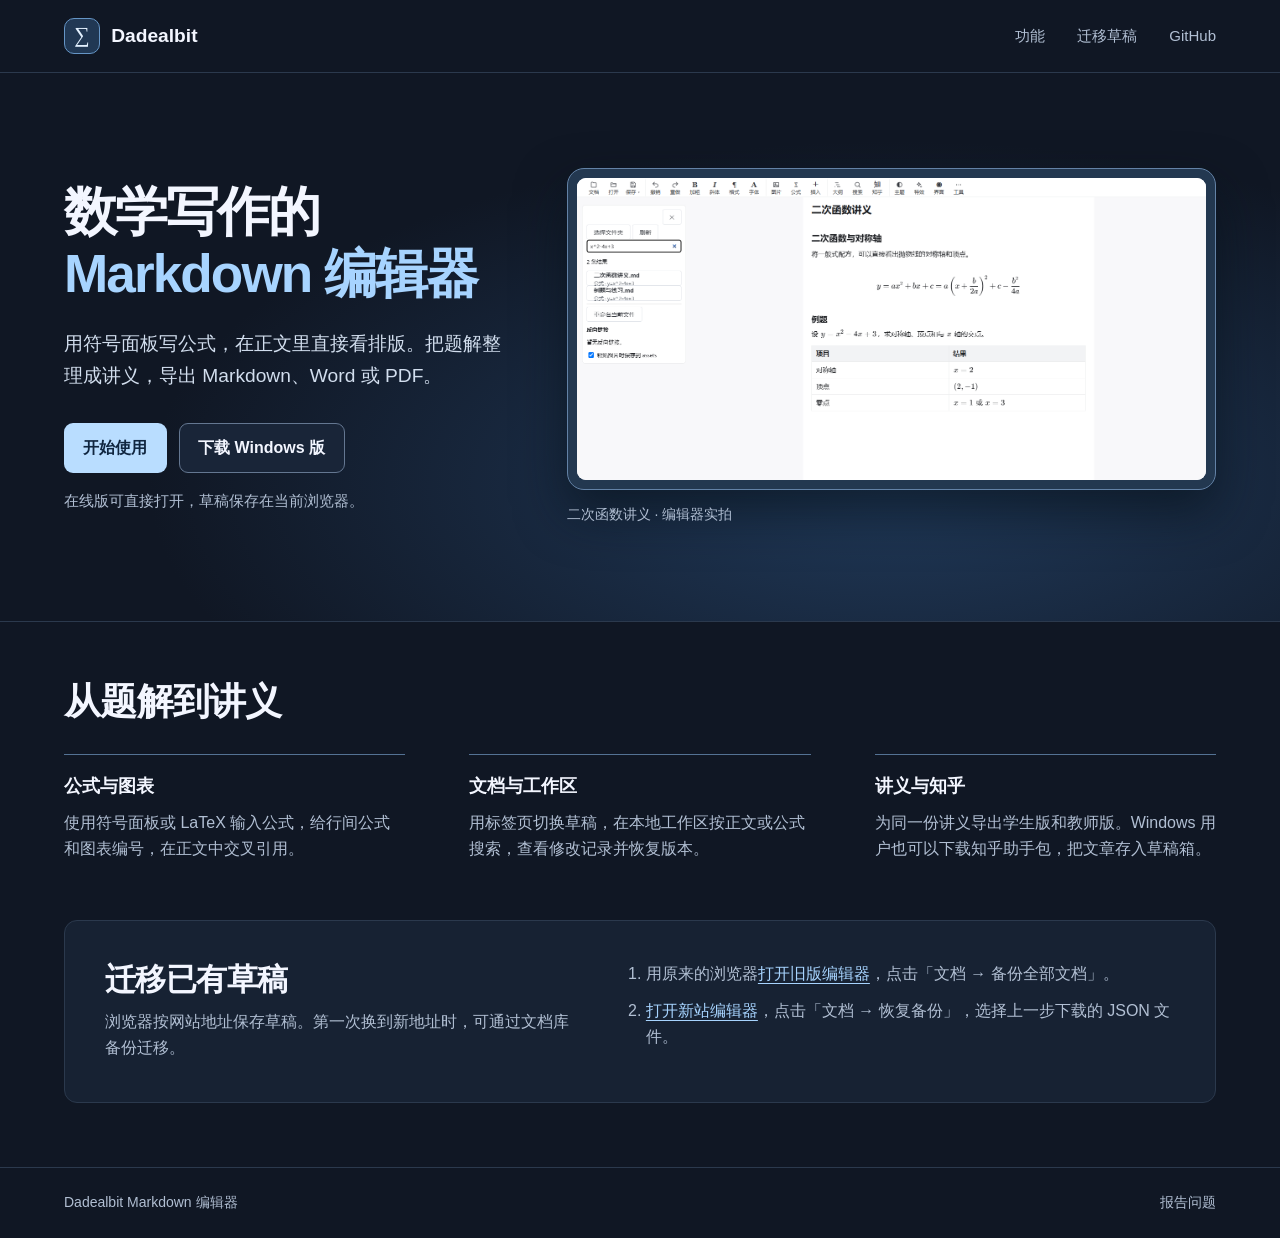
==== index.html @ 1cc857de "发布 Dadealbit Markdown 编辑器官网" ====
<!doctype html>
<html lang="zh-CN">
<head>
  <meta charset="utf-8">
  <meta name="viewport" content="width=device-width, initial-scale=1">
  <meta name="description" content="Dadealbit 是面向数学题解、笔记和讲义的 Markdown 编辑器，支持公式、文档导出和知乎写作。">
  <meta name="theme-color" content="#101724">
  <title>Dadealbit Markdown 编辑器</title>
  <link rel="stylesheet" href="./assets/site.css">
</head>
<body>
  <header class="site-header">
    <div class="shell header-content">
      <a class="brand" href="./">
        <span class="brand-mark" aria-hidden="true">∑</span>
        <span>Dadealbit</span>
      </a>
      <nav aria-label="网站导航">
        <a href="#features">功能</a>
        <a href="#migration">迁移草稿</a>
        <a href="https://github.com/Dadeal167/Dadeal.bit-Markdown-Editor">GitHub</a>
      </nav>
    </div>
  </header>

  <main>
    <div class="hero">
      <div class="shell hero-content">
        <div>
          <h1>数学写作的<br><span>Markdown 编辑器</span></h1>
          <p class="intro">用符号面板写公式，在正文里直接看排版。把题解整理成讲义，导出 Markdown、Word 或 PDF。</p>
          <div class="actions">
            <a class="button primary" href="./editor/">开始使用</a>
            <a class="button secondary" href="https://github.com/Dadeal167/Dadeal.bit-Markdown-Editor/releases/latest">下载 Windows 版</a>
          </div>
          <p class="storage-note">在线版可直接打开，草稿保存在当前浏览器。</p>
        </div>
        <figure class="preview">
          <div class="preview-frame">
            <img src="./assets/editor-preview.png" alt="编辑器中的二次函数讲义，正文含行内公式、配方法和结果表格" width="1500" height="950" fetchpriority="high">
          </div>
          <figcaption>二次函数讲义 · 编辑器实拍</figcaption>
        </figure>
      </div>
    </div>

    <section class="shell features" id="features" aria-labelledby="features-title">
      <h2 id="features-title">从题解到讲义</h2>
      <div class="feature-list">
        <article>
          <h3>公式与图表</h3>
          <p>使用符号面板或 LaTeX 输入公式，给行间公式和图表编号，在正文中交叉引用。</p>
        </article>
        <article>
          <h3>文档与工作区</h3>
          <p>用标签页切换草稿，在本地工作区按正文或公式搜索，查看修改记录并恢复版本。</p>
        </article>
        <article>
          <h3>讲义与知乎</h3>
          <p>为同一份讲义导出学生版和教师版。Windows 用户也可以下载知乎助手包，把文章存入草稿箱。</p>
        </article>
      </div>
    </section>

    <section class="shell migration" id="migration" aria-labelledby="migration-title">
      <div>
        <h2 id="migration-title">迁移已有草稿</h2>
        <p>浏览器按网站地址保存草稿。第一次换到新地址时，可通过文档库备份迁移。</p>
      </div>
      <ol>
        <li>用原来的浏览器<a href="https://dadeal167.github.io/Dadeal.bit-Markdown-Editor/">打开旧版编辑器</a>，点击「文档 → 备份全部文档」。</li>
        <li><a href="./editor/">打开新站编辑器</a>，点击「文档 → 恢复备份」，选择上一步下载的 JSON 文件。</li>
      </ol>
    </section>
  </main>

  <footer class="site-footer">
    <div class="shell footer-content">
      <span>Dadealbit Markdown 编辑器</span>
      <a href="https://github.com/Dadeal167/Dadeal.bit-Markdown-Editor/issues">报告问题</a>
    </div>
  </footer>
</body>
</html>
---- assets/site.css ----
:root {
  color-scheme: dark;
  font-family: "Segoe UI", "Microsoft YaHei", "PingFang SC", sans-serif;
  color: #f3f6ff;
  background: #101724;
  --muted: #b1bfd3;
  --line: #2b394d;
  --accent: #a7d4ff;
}

* { box-sizing: border-box; }
body { margin: 0; line-height: 1.65; }
a { color: inherit; text-underline-offset: .22em; }
a:focus-visible { outline: 3px solid #98ceff; outline-offset: 5px; }
.shell { width: min(1280px, calc(100% - 2 * clamp(20px, 5vw, 72px))); margin-inline: auto; }
.site-header { border-bottom: 1px solid var(--line); }
.header-content, .footer-content { display: flex; align-items: center; justify-content: space-between; gap: 1rem; }
.header-content { min-height: 72px; }
.brand { display: inline-flex; align-items: center; gap: .7rem; text-decoration: none; font-weight: 750; font-size: 1.2rem; }
.brand-mark {
  display: grid;
  place-items: center;
  width: 36px;
  height: 36px;
  border: 1px solid #6595c6;
  border-radius: 10px;
  background: #213854;
  color: #e3f1ff;
  font: 1.35rem/1 Georgia, serif;
}
nav { display: flex; flex-wrap: wrap; align-items: center; gap: clamp(.75rem, 3.5vw, 2rem); }
nav a { color: var(--muted); font-size: .9375rem; text-decoration: none; }
nav a:hover, .site-footer a:hover { color: #fff; }
.hero {
  background: radial-gradient(ellipse at 70% 75%, #203959 0, transparent 59%);
  border-bottom: 1px solid var(--line);
}
.hero-content {
  display: grid;
  grid-template-columns: minmax(0, .82fr) minmax(0, 1.18fr);
  gap: clamp(1.5rem, 4vw, 3.75rem);
  align-items: center;
  padding-block: clamp(3.25rem, 7.4vw, 7rem);
}
h1, h2, h3, p, figure { margin: 0; }
h1 { font-size: clamp(2.2rem, 4.15vw, 3.8rem); line-height: 1.16; letter-spacing: -.036em; font-weight: 760; }
h1 span { color: var(--accent); }
.intro { max-width: 32rem; margin-top: 1.5rem; color: #d2deee; font-size: clamp(1rem, 1.55vw, 1.2rem); }
.actions { display: flex; flex-wrap: wrap; gap: .75rem; margin-top: 2rem; }
.button { display: inline-flex; min-height: 48px; justify-content: center; align-items: center; padding: .65rem 1.15rem; border: 1px solid transparent; border-radius: 9px; font-weight: 650; text-decoration: none; }
.primary { background: #b9ddff; color: #102640; }
.primary:hover { background: #daecff; }
.secondary { border-color: #647791; background: #192538; }
.secondary:hover { background: #253953; }
.storage-note { margin-top: 1rem; color: var(--muted); font-size: .9375rem; }
.preview { min-width: 0; }
.preview-frame {
  overflow: hidden;
  padding: 9px;
  background: #233850;
  border: 1px solid #6382a6;
  border-radius: 17px;
  box-shadow: 0 22px 50px #0710199c;
}
.preview img {
  display: block;
  width: 100%;
  height: auto;
  aspect-ratio: 15 / 7.2;
  object-fit: cover;
  object-position: top;
  border-radius: 9px;
  background: #f5f7fb;
}
figcaption { margin-top: .85rem; color: var(--muted); font-size: .875rem; }
.features { padding-block: 3.6rem; }
h2 { font-size: clamp(1.65rem, 3vw, 2.3rem); line-height: 1.22; letter-spacing: -.02em; }
.feature-list { display: grid; grid-template-columns: repeat(3, minmax(0, 1fr)); gap: clamp(1.5rem, 5vw, 4rem); margin-top: 1.8rem; }
.feature-list article { border-top: 1px solid #547294; padding-top: 1rem; }
h3 { margin-bottom: .55rem; font-size: 1.15rem; }
.feature-list p, .migration p, .migration li { color: var(--muted); }
.migration {
  display: grid;
  grid-template-columns: minmax(0, .85fr) minmax(0, 1fr);
  gap: 1.4rem 3.2rem;
  align-items: start;
  margin-bottom: 4rem;
  padding: clamp(1.25rem, 4vw, 2.5rem);
  border: 1px solid var(--line);
  border-radius: 13px;
  background: #172233;
}
.migration h2 { font-size: clamp(1.45rem, 2.6vw, 1.95rem); margin-bottom: .6rem; }
.migration ol { margin: 0; padding-left: 1.35rem; }
.migration li + li { margin-top: .65rem; }
.migration a { color: var(--accent); }
.site-footer { border-top: 1px solid var(--line); }
.footer-content { color: var(--muted); min-height: 70px; font-size: .875rem; }
.footer-content a { text-decoration: none; }

@media (max-width: 950px) {
  .hero-content { grid-template-columns: 1fr; gap: 2rem; }
  .preview { max-width: 740px; }
}
@media (max-width: 660px) {
  .header-content { min-height: 64px; }
  .brand { font-size: 1rem; }
  .brand-mark { width: 30px; height: 30px; }
  .features { padding-block: 2.65rem; }
  .feature-list, .migration { grid-template-columns: 1fr; }
  .migration { margin-bottom: 3rem; }
}
@media (max-width: 395px) {
  .header-content { flex-wrap: wrap; gap: .5rem 1rem; padding-block: .75rem; }
}
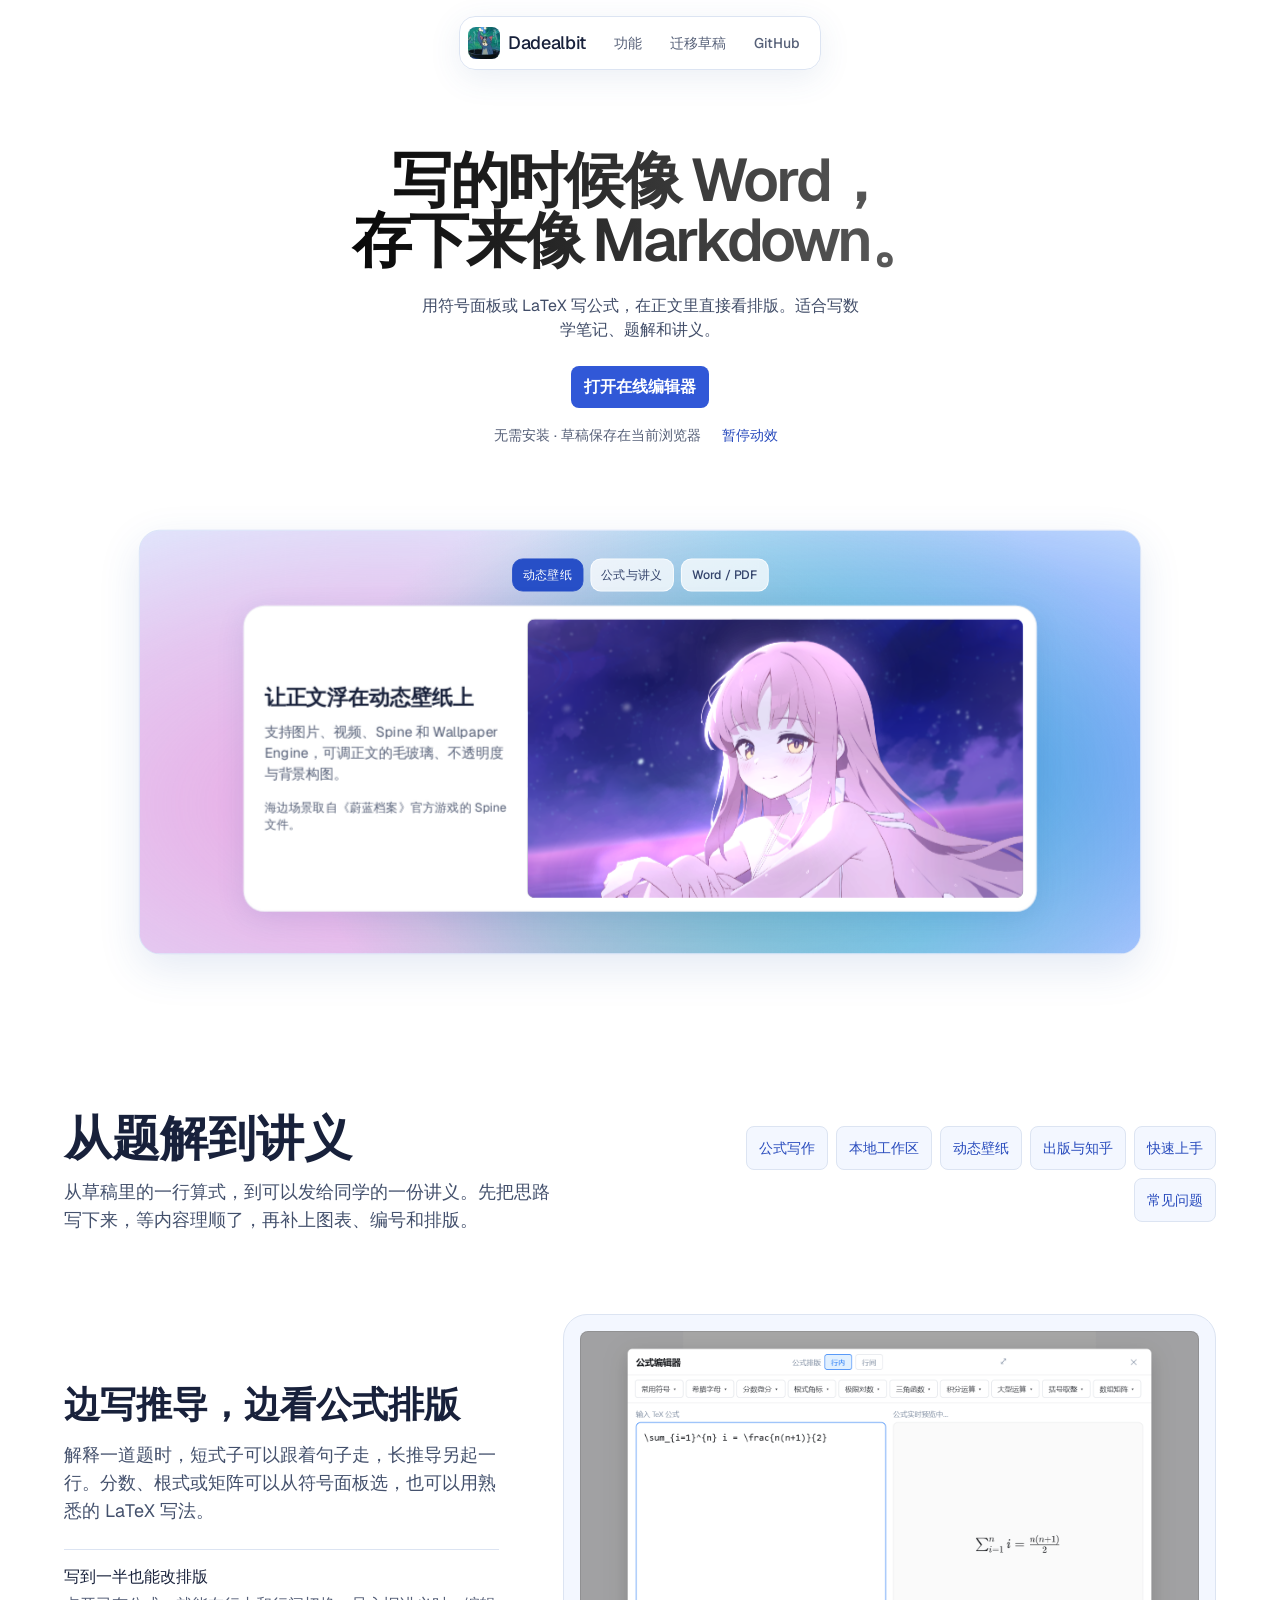
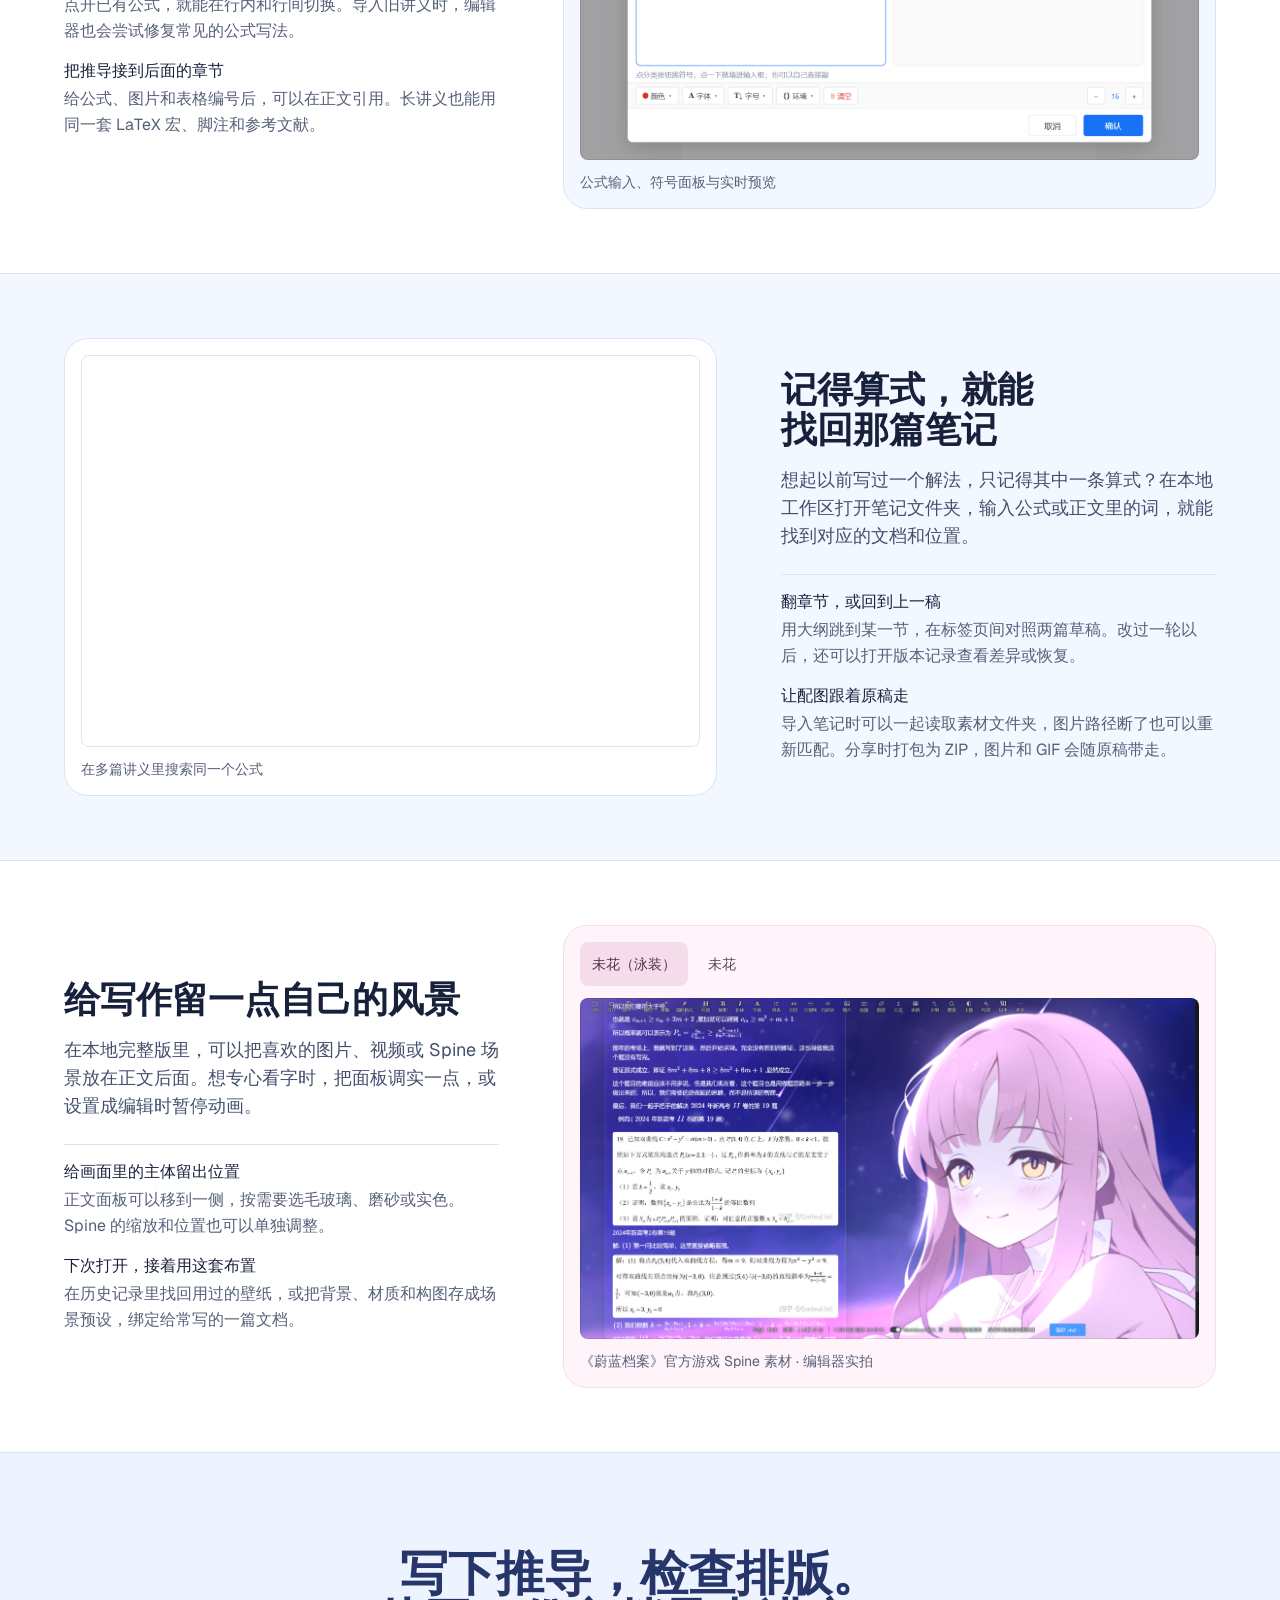
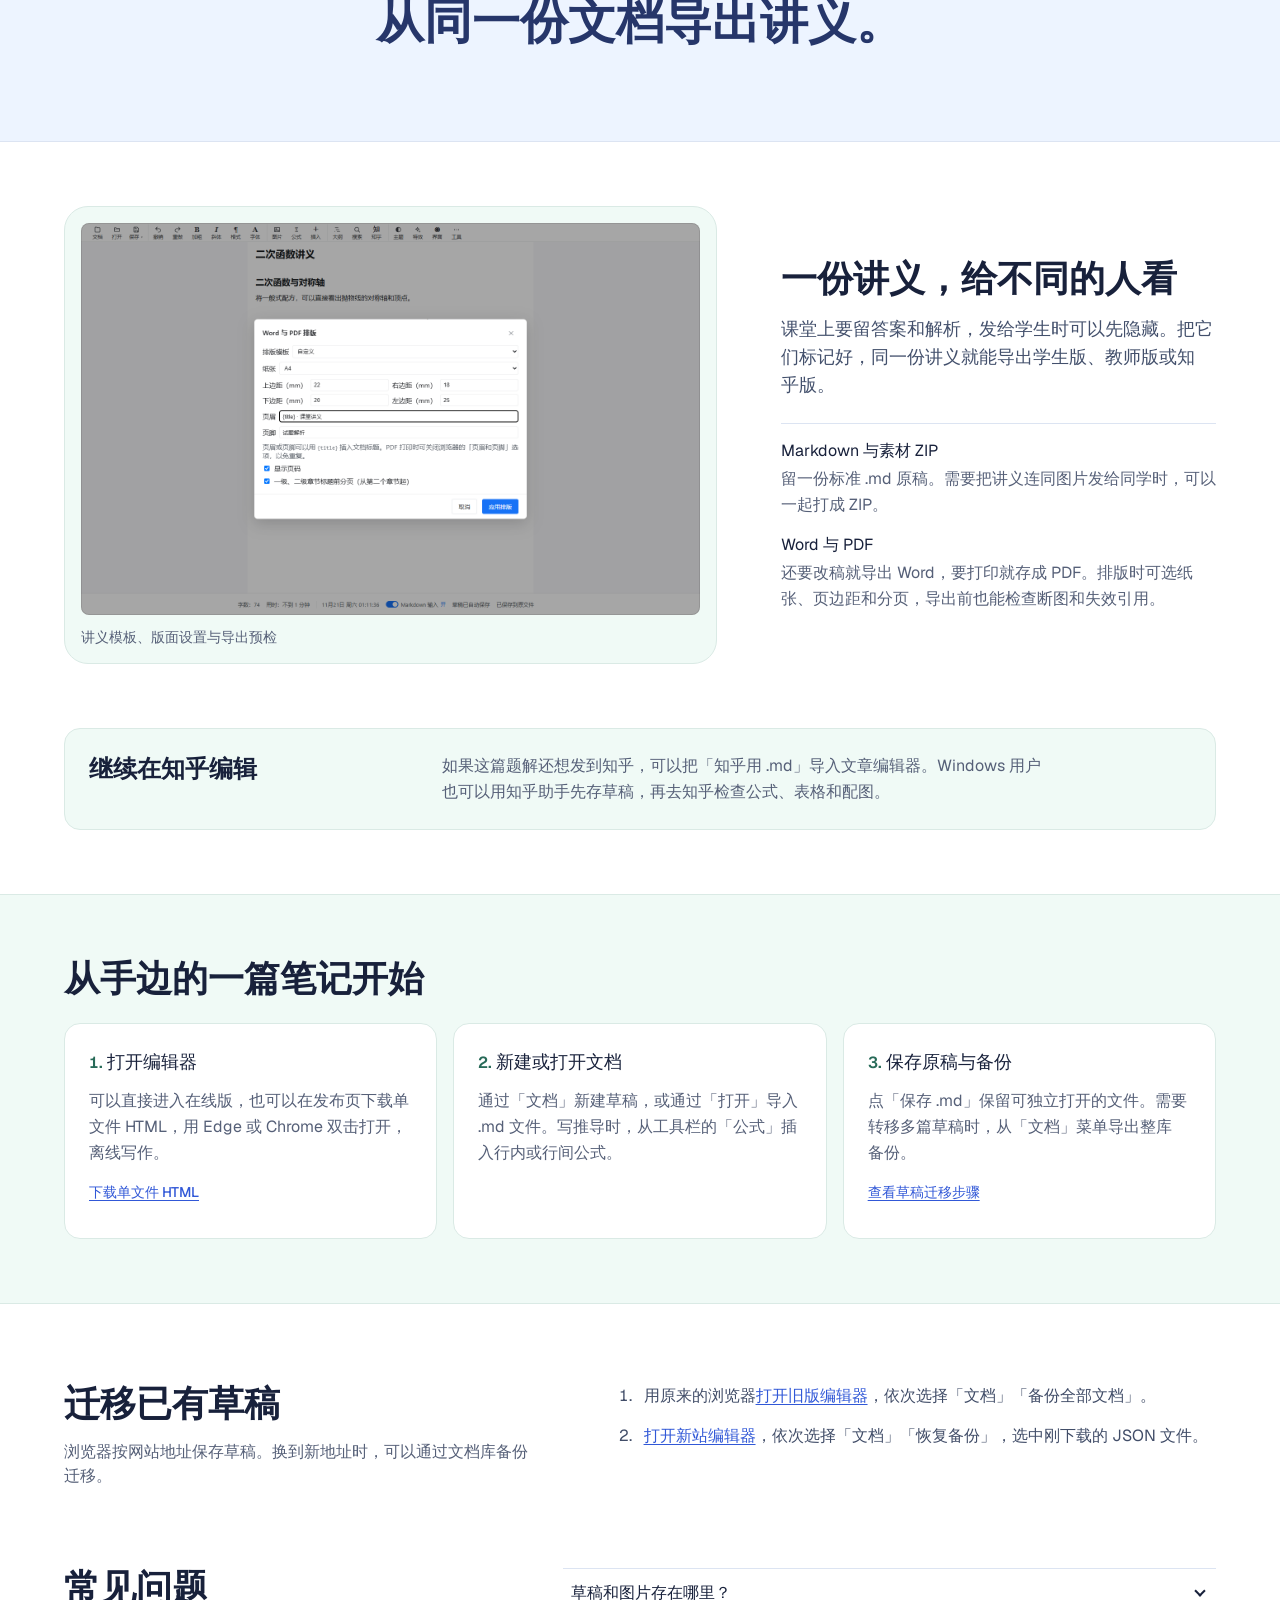
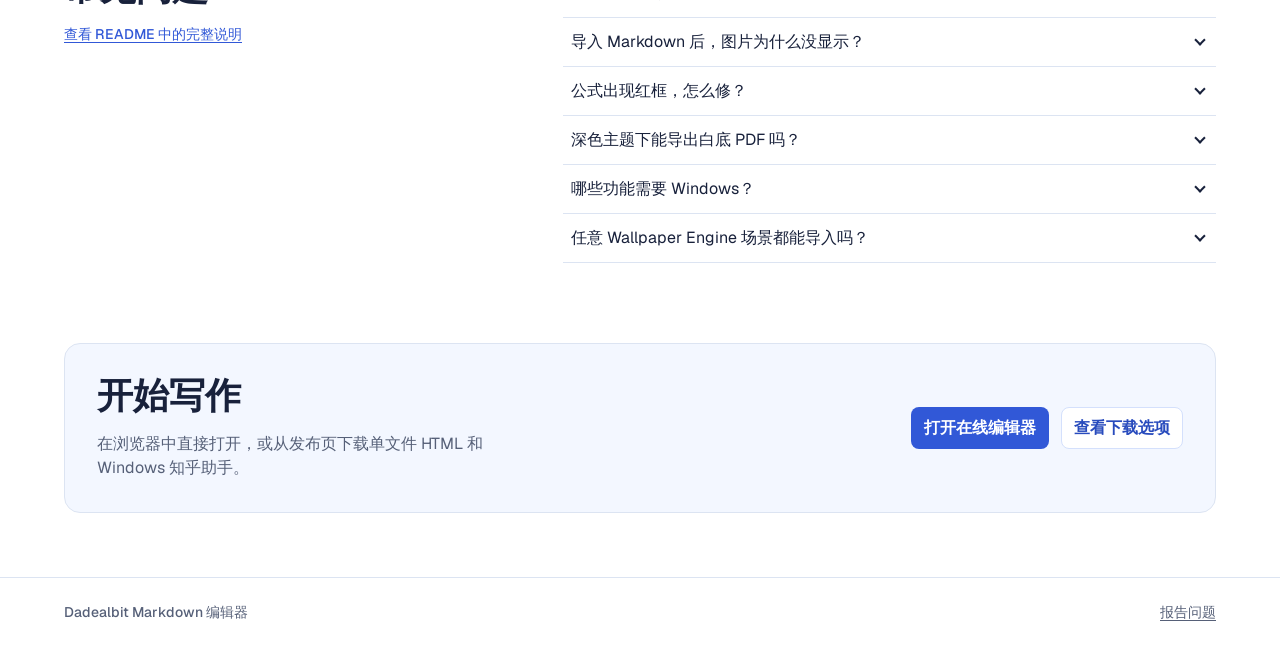
==== commit 5691df78: "更新 Dadealbit Markdown 编辑器官网" ====
--- a/index.html
+++ b/index.html
@@ -3,81 +3,297 @@
 <head>
   <meta charset="utf-8">
   <meta name="viewport" content="width=device-width, initial-scale=1">
-  <meta name="description" content="Dadealbit 是面向数学题解、笔记和讲义的 Markdown 编辑器，支持公式、文档导出和知乎写作。">
-  <meta name="theme-color" content="#101724">
+  <meta name="theme-color" content="#ffffff">
+  <meta name="description" content="在 Dadealbit Markdown 编辑器里写数学题解、公式笔记和讲义，直接预览排版，导出 Markdown、Word 或 PDF。">
+  <meta property="og:type" content="website">
+  <meta property="og:title" content="Dadealbit Markdown 编辑器">
+  <meta property="og:description" content="写公式、整理笔记、排出讲义。打开浏览器即可开始。">
+  <meta property="og:image" content="https://dadeal167.github.io/Dadealbit-Website/assets/editor-preview.png">
+  <link rel="icon" href="./assets/mark.webp" type="image/webp" sizes="100x100">
+  <link rel="stylesheet" href="./assets/site.css">
+  <script src="./assets/pointer.js" defer></script>
+  <script src="./assets/site.js" defer></script>
+  <script src="./assets/spine-preview.js" defer></script>
   <title>Dadealbit Markdown 编辑器</title>
-  <link rel="stylesheet" href="./assets/site.css">
 </head>
 <body>
+  <a class="skip-link" href="#main">跳到正文</a>
   <header class="site-header">
-    <div class="shell header-content">
-      <a class="brand" href="./">
-        <span class="brand-mark" aria-hidden="true">∑</span>
-        <span>Dadealbit</span>
+    <div class="header-content">
+      <a class="brand title-2" href="./" aria-current="page">
+        <img class="brand-mark" src="./assets/mark.webp" width="32" height="32" alt="">
+        Dadealbit
       </a>
-      <nav aria-label="网站导航">
-        <a href="#features">功能</a>
-        <a href="#migration">迁移草稿</a>
-        <a href="https://github.com/Dadeal167/Dadeal.bit-Markdown-Editor">GitHub</a>
+      <nav class="site-nav" aria-label="网站导航">
+        <a class="title-4" href="#features">功能</a>
+        <a class="title-4" href="#migration">迁移草稿</a>
+        <a class="title-4" href="https://github.com/Dadeal167/Dadeal.bit-Markdown-Editor">GitHub</a>
       </nav>
     </div>
   </header>
 
-  <main>
-    <div class="hero">
+  <main id="main" tabindex="-1">
+    <section class="hero" aria-labelledby="hero-title">
       <div class="shell hero-content">
-        <div>
-          <h1>数学写作的<br><span>Markdown 编辑器</span></h1>
-          <p class="intro">用符号面板写公式，在正文里直接看排版。把题解整理成讲义，导出 Markdown、Word 或 PDF。</p>
-          <div class="actions">
-            <a class="button primary" href="./editor/">开始使用</a>
-            <a class="button secondary" href="https://github.com/Dadeal167/Dadeal.bit-Markdown-Editor/releases/latest">下载 Windows 版</a>
-          </div>
-          <p class="storage-note">在线版可直接打开，草稿保存在当前浏览器。</p>
+        <div class="hero-copy">
+          <h1 class="heading-1" id="hero-title">写的时候像 Word，<br>存下来像 Markdown。</h1>
+          <p class="intro body-3">用符号面板或 LaTeX 写公式，在正文里直接看排版。适合写数学笔记、题解和讲义。</p>
+          <a class="button button-md primary" href="./editor/index.html">打开在线编辑器</a>
+          <div class="hero-details caption-2">
+            <span>无需安装 · 草稿保存在当前浏览器</span>
+            <button class="text-button" type="button" data-motion-toggle hidden>暂停动效</button>
+          </div>
         </div>
-        <figure class="preview">
-          <div class="preview-frame">
-            <img src="./assets/editor-preview.png" alt="编辑器中的二次函数讲义，正文含行内公式、配方法和结果表格" width="1500" height="950" fetchpriority="high">
-          </div>
-          <figcaption>二次函数讲义 · 编辑器实拍</figcaption>
+
+        <div class="preview-shell">
+          <section class="preview" aria-label="编辑器功能演示">
+            <canvas class="hero-motion" aria-hidden="true"></canvas>
+            <input type="radio" name="editor-preview" id="preview-wallpaper" aria-controls="wallpaper-demo" checked>
+            <input type="radio" name="editor-preview" id="preview-formulas" aria-controls="formulas-demo">
+            <input type="radio" name="editor-preview" id="preview-publication" aria-controls="publication-demo">
+            <div class="preview-tabs" aria-label="演示内容">
+              <label class="title-4" for="preview-wallpaper">动态壁纸</label>
+              <label class="title-4" for="preview-formulas">公式与讲义</label>
+              <label class="title-4" for="preview-publication">Word / PDF</label>
+            </div>
+            <article class="preview-panel wallpaper-demo" id="wallpaper-demo" aria-labelledby="wallpaper-title">
+              <div class="preview-media">
+                <img src="./assets/editor-wallpaper.webp" alt="蔚蓝档案 Spine 壁纸在编辑器中显示的效果" width="2523" height="1408" fetchpriority="high">
+                <div class="spine-stage" id="spine-stage" role="img" aria-label="《蔚蓝档案》海边场景的 Spine 动画" data-state="loading"></div>
+              </div>
+              <div class="preview-copy">
+                <h2 class="heading-5" id="wallpaper-title">让正文浮在动态壁纸上</h2>
+                <p class="body-3">支持图片、视频、Spine 和 Wallpaper Engine，可调正文的毛玻璃、不透明度与背景构图。</p>
+                <p class="caption-2 preview-source">海边场景取自《蔚蓝档案》官方游戏的 Spine 文件。</p>
+                <p class="caption-2 spine-status" id="spine-status" role="status" hidden></p>
+              </div>
+            </article>
+            <article class="preview-panel formulas-demo" id="formulas-demo" aria-labelledby="formula-title">
+              <div class="preview-media">
+                <img src="./assets/editor-preview.png" alt="二次函数讲义的编辑器实拍，正文中有配方法公式、例题和结果表格" width="1500" height="950" loading="lazy">
+              </div>
+              <div class="preview-copy">
+                <h2 class="heading-5" id="formula-title">点符号，在正文里看公式</h2>
+                <p class="body-3">用符号面板或 LaTeX 输入行内与行间公式，给长文里的公式编号，在正文中交叉引用。</p>
+              </div>
+            </article>
+            <article class="preview-panel publication-demo" id="publication-demo" aria-labelledby="publication-title">
+              <div class="preview-media">
+                <img src="./assets/editor-publication.png" alt="编辑器中的 Word 与 PDF 排版面板，可以调整模板、纸张和页边距" width="1500" height="950" loading="lazy">
+              </div>
+              <div class="preview-copy">
+                <h2 class="heading-5" id="publication-title">一份讲义，导出多个版本</h2>
+                <p class="body-3">按模板调整纸张、页码和分章分页，再从同一份文档导出 Word、PDF、学生版或教师版。</p>
+              </div>
+            </article>
+          </section>
+        </div>
+      </div>
+    </section>
+
+    <section class="shell overview" id="features" aria-labelledby="features-title" data-reveal>
+      <div>
+        <h2 class="heading-2" id="features-title">从题解到讲义</h2>
+        <p class="body-3">从草稿里的一行算式，到可以发给同学的一份讲义。先把思路写下来，等内容理顺了，再补上图表、编号和排版。</p>
+      </div>
+      <nav class="section-links" aria-label="功能详情">
+        <a class="title-4" href="#math">公式写作</a>
+        <a class="title-4" href="#workspace">本地工作区</a>
+        <a class="title-4" href="#wallpapers">动态壁纸</a>
+        <a class="title-4" href="#publication">出版与知乎</a>
+        <a class="title-4" href="#quickstart">快速上手</a>
+        <a class="title-4" href="#faq">常见问题</a>
+      </nav>
+    </section>
+
+    <section class="shell detail-section" id="math" aria-labelledby="math-title" data-reveal>
+      <div class="detail-copy">
+        <h2 class="heading-3" id="math-title">边写推导，边看公式排版</h2>
+        <p class="body-3">解释一道题时，短式子可以跟着句子走，长推导另起一行。分数、根式或矩阵可以从符号面板选，也可以用熟悉的 LaTeX 写法。</p>
+        <dl class="detail-list">
+          <div>
+            <dt class="title-3">写到一半也能改排版</dt>
+            <dd class="body-3">点开已有公式，就能在行内和行间切换。导入旧讲义时，编辑器也会尝试修复常见的公式写法。</dd>
+          </div>
+          <div>
+            <dt class="title-3">把推导接到后面的章节</dt>
+            <dd class="body-3">给公式、图片和表格编号后，可以在正文引用。长讲义也能用同一套 LaTeX 宏、脚注和参考文献。</dd>
+          </div>
+        </dl>
+      </div>
+      <figure class="detail-media">
+        <img src="./assets/editor-formula.png" alt="公式编辑器左侧输入 LaTeX，右侧显示求和公式的排版预览" width="1560" height="1080" loading="lazy" decoding="async">
+        <figcaption class="caption-2">公式输入、符号面板与实时预览</figcaption>
+      </figure>
+    </section>
+
+    <section class="detail-band blue-band" id="workspace" aria-labelledby="workspace-title">
+      <div class="shell detail-section detail-reverse" data-reveal>
+        <div class="detail-copy">
+          <h2 class="heading-3" id="workspace-title">记得算式，就能找回那篇笔记</h2>
+          <p class="body-3">想起以前写过一个解法，只记得其中一条算式？在本地工作区打开笔记文件夹，输入公式或正文里的词，就能找到对应的文档和位置。</p>
+          <dl class="detail-list">
+            <div>
+              <dt class="title-3">翻章节，或回到上一稿</dt>
+              <dd class="body-3">用大纲跳到某一节，在标签页间对照两篇草稿。改过一轮以后，还可以打开版本记录查看差异或恢复。</dd>
+            </div>
+            <div>
+              <dt class="title-3">让配图跟着原稿走</dt>
+              <dd class="body-3">导入笔记时可以一起读取素材文件夹，图片路径断了也可以重新匹配。分享时打包为 ZIP，图片和 GIF 会随原稿带走。</dd>
+            </div>
+          </dl>
+        </div>
+        <figure class="detail-media">
+          <img src="./assets/editor-preview.png" alt="本地工作区用公式 x^2-4x+3 找到了两篇 Markdown 讲义" width="1500" height="950" loading="lazy" decoding="async">
+          <figcaption class="caption-2">在多篇讲义里搜索同一个公式</figcaption>
         </figure>
       </div>
-    </div>
-
-    <section class="shell features" id="features" aria-labelledby="features-title">
-      <h2 id="features-title">从题解到讲义</h2>
-      <div class="feature-list">
-        <article>
-          <h3>公式与图表</h3>
-          <p>使用符号面板或 LaTeX 输入公式，给行间公式和图表编号，在正文中交叉引用。</p>
-        </article>
-        <article>
-          <h3>文档与工作区</h3>
-          <p>用标签页切换草稿，在本地工作区按正文或公式搜索，查看修改记录并恢复版本。</p>
-        </article>
-        <article>
-          <h3>讲义与知乎</h3>
-          <p>为同一份讲义导出学生版和教师版。Windows 用户也可以下载知乎助手包，把文章存入草稿箱。</p>
-        </article>
-      </div>
-    </section>
-
-    <section class="shell migration" id="migration" aria-labelledby="migration-title">
+    </section>
+
+    <section class="shell detail-section" id="wallpapers" aria-labelledby="wallpapers-title" data-reveal>
+      <div class="detail-copy">
+        <h2 class="heading-3" id="wallpapers-title">给写作留一点自己的风景</h2>
+        <p class="body-3">在本地完整版里，可以把喜欢的图片、视频或 Spine 场景放在正文后面。想专心看字时，把面板调实一点，或设置成编辑时暂停动画。</p>
+        <dl class="detail-list">
+          <div>
+            <dt class="title-3">给画面里的主体留出位置</dt>
+            <dd class="body-3">正文面板可以移到一侧，按需要选毛玻璃、磨砂或实色。Spine 的缩放和位置也可以单独调整。</dd>
+          </div>
+          <div>
+            <dt class="title-3">下次打开，接着用这套布置</dt>
+            <dd class="body-3">在历史记录里找回用过的壁纸，或把背景、材质和构图存成场景预设，绑定给常写的一篇文档。</dd>
+          </div>
+        </dl>
+      </div>
+      <div class="detail-media pink-media wallpaper-gallery" role="group" aria-label="动态壁纸实拍">
+        <input type="radio" name="wallpaper-screenshot" id="gallery-swimsuit" aria-controls="shot-swimsuit" checked>
+        <input type="radio" name="wallpaper-screenshot" id="gallery-mika" aria-controls="shot-mika">
+        <div class="gallery-options">
+          <label class="title-4" for="gallery-swimsuit">未花（泳装）</label>
+          <label class="title-4" for="gallery-mika">未花</label>
+        </div>
+        <figure class="wallpaper-shot" id="shot-swimsuit">
+          <img src="./assets/wallpaper-mika-swimsuit.png" alt="未花（泳装）的 Spine 场景显示在半透明讲义后方" width="2549" height="1403" loading="lazy" decoding="async">
+        </figure>
+        <figure class="wallpaper-shot" id="shot-mika">
+          <img src="./assets/editor-wallpaper.webp" alt="未花的 Spine 场景显示在数学题解后方" width="2523" height="1408" loading="lazy" decoding="async">
+        </figure>
+        <p class="caption-2 gallery-credit">《蔚蓝档案》官方游戏 Spine 素材 · 编辑器实拍</p>
+      </div>
+    </section>
+
+    <section class="tagline" aria-label="写作流程">
+      <p class="shell heading-2" data-word-reveal><span>写下</span><span>推导，</span><span>检查</span><span>排版。</span><br><span>从同一份</span><span>文档</span><span>导出</span><span>讲义。</span></p>
+    </section>
+
+    <section class="shell detail-section detail-reverse" id="publication" aria-labelledby="publication-title-detail" data-reveal>
+      <div class="detail-copy">
+        <h2 class="heading-3" id="publication-title-detail">一份讲义，给不同的人看</h2>
+        <p class="body-3">课堂上要留答案和解析，发给学生时可以先隐藏。把它们标记好，同一份讲义就能导出学生版、教师版或知乎版。</p>
+        <dl class="detail-list">
+          <div>
+            <dt class="title-3">Markdown 与素材 ZIP</dt>
+            <dd class="body-3">留一份标准 .md 原稿。需要把讲义连同图片发给同学时，可以一起打成 ZIP。</dd>
+          </div>
+          <div>
+            <dt class="title-3">Word 与 PDF</dt>
+            <dd class="body-3">还要改稿就导出 Word，要打印就存成 PDF。排版时可选纸张、页边距和分页，导出前也能检查断图和失效引用。</dd>
+          </div>
+        </dl>
+      </div>
+      <figure class="detail-media mint-media">
+        <img src="./assets/editor-publication.png" alt="讲义导出面板列出纸张、页边距、页眉页脚与预检结果" width="1500" height="950" loading="lazy" decoding="async">
+        <figcaption class="caption-2">讲义模板、版面设置与导出预检</figcaption>
+      </figure>
+    </section>
+
+    <aside class="shell publishing-note" aria-labelledby="zhihu-title" data-reveal>
+      <h2 class="heading-5" id="zhihu-title">继续在知乎编辑</h2>
+      <p class="body-3">如果这篇题解还想发到知乎，可以把「知乎用 .md」导入文章编辑器。Windows 用户也可以用知乎助手先存草稿，再去知乎检查公式、表格和配图。</p>
+    </aside>
+
+    <section class="detail-band mint-band" id="quickstart" aria-labelledby="quickstart-title">
+      <div class="shell guide" data-reveal>
+        <h2 class="heading-3" id="quickstart-title">从手边的一篇笔记开始</h2>
+        <ol class="guide-steps">
+          <li>
+            <h3 class="title-2">打开编辑器</h3>
+            <p class="body-3">可以直接进入在线版，也可以在发布页下载单文件 HTML，用 Edge 或 Chrome 双击打开，离线写作。</p>
+            <a class="title-4" href="https://github.com/Dadeal167/Dadeal.bit-Markdown-Editor/releases/latest">下载单文件 HTML</a>
+          </li>
+          <li>
+            <h3 class="title-2">新建或打开文档</h3>
+            <p class="body-3">通过「文档」新建草稿，或通过「打开」导入 .md 文件。写推导时，从工具栏的「公式」插入行内或行间公式。</p>
+          </li>
+          <li>
+            <h3 class="title-2">保存原稿与备份</h3>
+            <p class="body-3">点「保存 .md」保留可独立打开的文件。需要转移多篇草稿时，从「文档」菜单导出整库备份。</p>
+            <a class="title-4" href="#migration">查看草稿迁移步骤</a>
+          </li>
+        </ol>
+      </div>
+    </section>
+
+    <section class="shell migration" id="migration" aria-labelledby="migration-title" data-reveal>
       <div>
-        <h2 id="migration-title">迁移已有草稿</h2>
-        <p>浏览器按网站地址保存草稿。第一次换到新地址时，可通过文档库备份迁移。</p>
-      </div>
-      <ol>
-        <li>用原来的浏览器<a href="https://dadeal167.github.io/Dadeal.bit-Markdown-Editor/">打开旧版编辑器</a>，点击「文档 → 备份全部文档」。</li>
-        <li><a href="./editor/">打开新站编辑器</a>，点击「文档 → 恢复备份」，选择上一步下载的 JSON 文件。</li>
+        <h2 class="heading-3" id="migration-title">迁移已有草稿</h2>
+        <p class="body-3">浏览器按网站地址保存草稿。换到新地址时，可以通过文档库备份迁移。</p>
+      </div>
+      <ol class="body-3">
+        <li>用原来的浏览器<a href="https://dadeal167.github.io/Dadeal.bit-Markdown-Editor/">打开旧版编辑器</a>，依次选择「文档」「备份全部文档」。</li>
+        <li><a href="./editor/index.html">打开新站编辑器</a>，依次选择「文档」「恢复备份」，选中刚下载的 JSON 文件。</li>
       </ol>
+    </section>
+
+    <section class="shell faq" id="faq" aria-labelledby="faq-title" data-reveal>
+      <div>
+        <h2 class="heading-3" id="faq-title">常见问题</h2>
+        <a class="title-4" href="https://github.com/Dadeal167/Dadeal.bit-Markdown-Editor#常见问题">查看 README 中的完整说明</a>
+      </div>
+      <div class="faq-list">
+        <details>
+          <summary class="title-3">草稿和图片存在哪里？</summary>
+          <p class="body-3">草稿和文档里已嵌入的图片保存在当前浏览器的数据里。清除浏览器数据也会删除这些草稿，重要文档可以提前另存为 .md 或备份整个文档库。</p>
+        </details>
+        <details>
+          <summary class="title-3">导入 Markdown 后，图片为什么没显示？</summary>
+          <p class="body-3">有些导出工具把图片放在旁边的 assets 文件夹。导入后可以点「选导出文件夹修复」，选择包含 assets 的目录，让编辑器重新匹配相对路径。</p>
+        </details>
+        <details>
+          <summary class="title-3">公式出现红框，怎么修？</summary>
+          <p class="body-3">点击红框查看并修改 LaTeX。多处公式有问题时，可以先运行「检查图片与公式」，再按提示修正仍未通过渲染的公式。</p>
+        </details>
+        <details>
+          <summary class="title-3">深色主题下能导出白底 PDF 吗？</summary>
+          <p class="body-3">可以。打印和另存为 PDF 时会使用浅色样式。纸张大小、页边距和分页可以在出版设置里调整。</p>
+        </details>
+        <details>
+          <summary class="title-3">哪些功能需要 Windows？</summary>
+          <p class="body-3">单文件 HTML 可用浏览器打开。独立桌面模式和知乎助手提供 Windows 版本，Wallpaper Engine 原生捕获也在 Windows 桌面模式中使用。</p>
+        </details>
+        <details>
+          <summary class="title-3">任意 Wallpaper Engine 场景都能导入吗？</summary>
+          <p class="body-3">浏览器支持兼容的项目。场景用到的着色器、脚本和资源会影响播放效果，部分场景会显示项目预览图。也可以在 Wallpaper Engine 中播放后共享窗口。</p>
+        </details>
+      </div>
+    </section>
+
+    <section class="shell next-steps" aria-labelledby="start-title" data-reveal>
+      <div>
+        <h2 class="heading-3" id="start-title">开始写作</h2>
+        <p class="body-3">在浏览器中直接打开，或从发布页下载单文件 HTML 和 Windows 知乎助手。</p>
+      </div>
+      <div class="actions">
+        <a class="button button-md primary" href="./editor/index.html">打开在线编辑器</a>
+        <a class="button button-md secondary" href="https://github.com/Dadeal167/Dadeal.bit-Markdown-Editor/releases/latest">查看下载选项</a>
+      </div>
     </section>
   </main>
 
   <footer class="site-footer">
     <div class="shell footer-content">
-      <span>Dadealbit Markdown 编辑器</span>
-      <a href="https://github.com/Dadeal167/Dadeal.bit-Markdown-Editor/issues">报告问题</a>
+      <span class="title-4">Dadealbit Markdown 编辑器</span>
+      <a class="caption-2" href="https://github.com/Dadeal167/Dadeal.bit-Markdown-Editor/issues">报告问题</a>
     </div>
   </footer>
 </body>
--- a/assets/site.css
+++ b/assets/site.css
@@ -1,115 +1,619 @@
 :root {
-  color-scheme: dark;
-  font-family: "Segoe UI", "Microsoft YaHei", "PingFang SC", sans-serif;
-  color: #f3f6ff;
-  background: #101724;
-  --muted: #b1bfd3;
-  --line: #2b394d;
-  --accent: #a7d4ff;
-}
-
-* { box-sizing: border-box; }
-body { margin: 0; line-height: 1.65; }
-a { color: inherit; text-underline-offset: .22em; }
-a:focus-visible { outline: 3px solid #98ceff; outline-offset: 5px; }
-.shell { width: min(1280px, calc(100% - 2 * clamp(20px, 5vw, 72px))); margin-inline: auto; }
-.site-header { border-bottom: 1px solid var(--line); }
-.header-content, .footer-content { display: flex; align-items: center; justify-content: space-between; gap: 1rem; }
-.header-content { min-height: 72px; }
-.brand { display: inline-flex; align-items: center; gap: .7rem; text-decoration: none; font-weight: 750; font-size: 1.2rem; }
+  color-scheme: light;
+  font-family: Geist, "Microsoft YaHei", "PingFang SC", sans-serif;
+  color: #18213b;
+  background: #fff;
+  --muted: #566078;
+  --line: #dce4f2;
+  --surface: #f3f7ff;
+  --accent: #3158d7;
+  --accent-light: #e8eeff;
+  --ease-out: cubic-bezier(0.22, 1, 0.36, 1);
+}
+
+@font-face {
+  font-family: Geist;
+  src: url("./geist.woff2") format("woff2");
+  font-style: normal;
+  font-weight: 100 900;
+  font-display: swap;
+}
+
+*, *::before, *::after { box-sizing: border-box; }
+html { scroll-behavior: smooth; }
+body, h1, h2, p, figure, dl, dd { margin: 0; }
+h1, h2, dt { text-wrap: balance; }
+p, dd, li { text-wrap: pretty; }
+a { color: inherit; text-underline-offset: .2em; }
+button { font-family: inherit; cursor: pointer; }
+[hidden] { display: none !important; }
+:focus-visible { outline: 2px solid var(--accent); outline-offset: 4px; }
+[id] { scroll-margin-block-start: 6rem; }
+
+.heading-1 { font-size: 3.75rem; line-height: 1; font-weight: 600; }
+.heading-2 { font-size: 3rem; line-height: 1; font-weight: 600; }
+.heading-3 { font-size: 2.25rem; line-height: 2.5rem; font-weight: 600; }
+.heading-5 { font-size: 1.5rem; line-height: 2rem; font-weight: 600; }
+.title-2 { font-size: 1.125rem; line-height: 1.75rem; font-weight: 500; }
+.title-4 { font-size: .875rem; line-height: 1.25rem; font-weight: 500; }
+.body-3 { font-size: 1rem; line-height: 1.5rem; font-weight: 400; }
+.button-md { font-size: 1rem; line-height: 1.5rem; font-weight: 600; }
+.caption-2 { font-size: .875rem; line-height: 1.25rem; font-weight: 400; }
+
+.shell { width: min(72rem, calc(100% - 4rem)); margin-inline: auto; }
+.skip-link {
+  position: fixed;
+  z-index: 3;
+  inset: 1rem auto auto 1rem;
+  padding: .5rem .75rem;
+  border-radius: .5rem;
+  background: var(--accent);
+  color: #fff;
+  transform: translateY(-200%);
+}
+.skip-link:focus { transform: none; }
+
+.site-header {
+  position: sticky;
+  z-index: 2;
+  top: 1rem;
+  display: flex;
+  justify-content: center;
+  padding-inline: 1rem;
+  margin-block-start: 1rem;
+}
+.header-content {
+  display: flex;
+  align-items: center;
+  justify-content: center;
+  gap: 1rem;
+  max-width: 100%;
+  padding: .5rem;
+  border: 1px solid var(--line);
+  border-radius: 1rem;
+  background: rgb(255 255 255 / 86%);
+  backdrop-filter: blur(16px);
+  box-shadow: 0 .5rem 2rem rgb(60 99 161 / 10%);
+}
+.brand, .site-nav { display: flex; align-items: center; }
+.brand {
+  gap: .5rem;
+  border-radius: .5rem;
+  text-decoration: none;
+  letter-spacing: -.02em;
+}
 .brand-mark {
-  display: grid;
-  place-items: center;
-  width: 36px;
-  height: 36px;
-  border: 1px solid #6595c6;
-  border-radius: 10px;
-  background: #213854;
-  color: #e3f1ff;
-  font: 1.35rem/1 Georgia, serif;
-}
-nav { display: flex; flex-wrap: wrap; align-items: center; gap: clamp(.75rem, 3.5vw, 2rem); }
-nav a { color: var(--muted); font-size: .9375rem; text-decoration: none; }
-nav a:hover, .site-footer a:hover { color: #fff; }
+  display: block;
+  width: 2rem;
+  height: 2rem;
+  object-fit: cover;
+  border-radius: .5rem;
+}
+.site-nav { gap: .25rem; }
+.site-nav a {
+  padding: .5rem .75rem;
+  border-radius: .5rem;
+  color: var(--muted);
+  text-decoration: none;
+  white-space: nowrap;
+  transition: background-color 300ms var(--ease-out), color 300ms var(--ease-out);
+}
+.site-nav a:hover { background: var(--accent-light); color: #20399b; }
+
 .hero {
-  background: radial-gradient(ellipse at 70% 75%, #203959 0, transparent 59%);
-  border-bottom: 1px solid var(--line);
-}
-.hero-content {
-  display: grid;
-  grid-template-columns: minmax(0, .82fr) minmax(0, 1.18fr);
-  gap: clamp(1.5rem, 4vw, 3.75rem);
-  align-items: center;
-  padding-block: clamp(3.25rem, 7.4vw, 7rem);
-}
-h1, h2, h3, p, figure { margin: 0; }
-h1 { font-size: clamp(2.2rem, 4.15vw, 3.8rem); line-height: 1.16; letter-spacing: -.036em; font-weight: 760; }
-h1 span { color: var(--accent); }
-.intro { max-width: 32rem; margin-top: 1.5rem; color: #d2deee; font-size: clamp(1rem, 1.55vw, 1.2rem); }
-.actions { display: flex; flex-wrap: wrap; gap: .75rem; margin-top: 2rem; }
-.button { display: inline-flex; min-height: 48px; justify-content: center; align-items: center; padding: .65rem 1.15rem; border: 1px solid transparent; border-radius: 9px; font-weight: 650; text-decoration: none; }
-.primary { background: #b9ddff; color: #102640; }
-.primary:hover { background: #daecff; }
-.secondary { border-color: #647791; background: #192538; }
-.secondary:hover { background: #253953; }
-.storage-note { margin-top: 1rem; color: var(--muted); font-size: .9375rem; }
-.preview { min-width: 0; }
-.preview-frame {
+  position: relative;
+  isolation: isolate;
+  overflow: clip;
+  margin-block-start: -3rem;
+  padding-block: 8rem 4rem;
+  background: #fff;
+}
+.hero-motion {
+  position: absolute;
+  z-index: -1;
+  inset: 0;
+  width: 100%;
+  height: 100%;
+  pointer-events: none;
+}
+.hero-copy { text-align: center; }
+.hero h1 {
+  max-width: 42.5rem;
+  margin-inline: auto;
+  color: #18213b;
+  background: linear-gradient(90deg, #000, #666);
+  background-clip: text;
+  -webkit-text-fill-color: transparent;
+  letter-spacing: -.045em;
+}
+.intro {
+  max-width: 28rem;
+  margin: 1.5rem auto;
+  color: #414d68;
+}
+.hero-details {
+  display: flex;
+  flex-wrap: wrap;
+  justify-content: center;
+  align-items: center;
+  gap: .25rem .75rem;
+  margin-block-start: .75rem;
+  color: var(--muted);
+}
+.text-button {
+  padding: .25rem .5rem;
+  border: 1px solid transparent;
+  border-radius: .5rem;
+  background: rgb(255 255 255 / 80%);
+  color: #284bbd;
+  font: inherit;
+  transition: background-color 300ms var(--ease-out);
+}
+.text-button:hover { background: var(--accent-light); }
+.button {
+  display: inline-flex;
+  min-height: 2.5rem;
+  align-items: center;
+  justify-content: center;
+  padding: .5rem .75rem;
+  border: 1px solid transparent;
+  border-radius: .5rem;
+  text-decoration: none;
+  transition: transform 500ms var(--ease-out), background-color 300ms var(--ease-out);
+}
+.button:active { transform: scale(.98); }
+.primary { background: var(--accent); color: #fff; }
+.primary:hover { background: #2545b4; transform: translateY(-2px); }
+.primary:active { transform: scale(.98); }
+.secondary { border-color: #d4e0fc; background: #fff; color: #284bbd; }
+.secondary:hover { background: #eaf0ff; }
+
+.preview-shell { margin-block-start: 3rem; }
+.preview {
+  --scene-surface: #e0edff;
+  position: relative;
+  isolation: isolate;
+  overflow: clip;
+  padding: 2rem 3rem 3rem;
+  border: 1px solid #d9e4f7;
+  border-radius: 1.5rem;
+  background: var(--scene-surface);
+  box-shadow: 0 1rem 3rem rgb(50 92 172 / 13%);
+  transition: background-color 650ms var(--ease-out);
+}
+.preview:has(#preview-formulas:checked) { --scene-surface: #f2e8fd; }
+.preview:has(#preview-publication:checked) { --scene-surface: #dcf3ed; }
+.preview input[type="radio"], .wallpaper-gallery > input {
+  position: absolute;
+  width: 1px;
+  height: 1px;
+  clip-path: inset(50%);
   overflow: hidden;
-  padding: 9px;
-  background: #233850;
-  border: 1px solid #6382a6;
-  border-radius: 17px;
-  box-shadow: 0 22px 50px #0710199c;
-}
-.preview img {
+  white-space: nowrap;
+}
+.preview-tabs {
+  display: flex;
+  flex-wrap: wrap;
+  justify-content: center;
+  gap: .5rem;
+  margin-block-end: 1rem;
+}
+.preview-tabs label {
+  padding: .5rem .75rem;
+  border: 1px solid rgb(255 255 255 / 90%);
+  border-radius: .75rem;
+  background: rgb(255 255 255 / 74%);
+  color: #33436b;
+  cursor: pointer;
+  white-space: nowrap;
+  transition: background-color 250ms var(--ease-out), color 250ms var(--ease-out), transform 300ms var(--ease-out);
+}
+.preview-tabs label:hover { background: #fff; color: #284bbd; }
+.preview-tabs label:active { transform: scale(.98); }
+#preview-wallpaper:checked ~ .preview-tabs [for="preview-wallpaper"],
+#preview-formulas:checked ~ .preview-tabs [for="preview-formulas"],
+#preview-publication:checked ~ .preview-tabs [for="preview-publication"] {
+  background: #274fc7;
+  border-color: #274fc7;
+  color: #fff;
+}
+#preview-wallpaper:focus-visible ~ .preview-tabs [for="preview-wallpaper"],
+#preview-formulas:focus-visible ~ .preview-tabs [for="preview-formulas"],
+#preview-publication:focus-visible ~ .preview-tabs [for="preview-publication"] {
+  outline: 2px solid var(--accent);
+  outline-offset: 2px;
+}
+.preview-panel {
+  display: none;
+  grid-template-columns: minmax(0, .73fr) minmax(0, 1.45fr);
+  grid-template-areas: "copy media";
+  gap: 1.5rem;
+  align-items: center;
+  max-width: 57rem;
+  margin-inline: auto;
+  padding: 1rem;
+  border-radius: 1.5rem;
+  background: #fff;
+  box-shadow: 0 .5rem 2rem rgb(40 77 152 / 13%), inset 0 0 0 1px rgb(47 71 112 / 8%);
+  transform: perspective(72rem) rotateX(var(--preview-tilt-x, 0deg)) rotateY(var(--preview-tilt-y, 0deg));
+  transition: transform 450ms var(--ease-out);
+}
+.preview-media {
+  grid-area: media;
+  position: relative;
+  overflow: clip;
+  min-width: 0;
+  aspect-ratio: 16 / 9;
+  border-radius: .5rem;
+  background: var(--surface);
+  box-shadow: inset 0 0 0 1px rgb(47 71 112 / 9%);
+}
+.preview-media img {
+  display: block;
+  width: 100%;
+  height: 100%;
+  object-fit: cover;
+  object-position: top center;
+}
+.wallpaper-demo img { object-position: center; }
+.preview-copy {
+  grid-area: copy;
+  padding-inline-start: .5rem;
+}
+.preview-copy p { margin-block-start: .75rem; color: var(--muted); }
+.preview-copy .preview-source { margin-block-start: 1rem; }
+#preview-wallpaper:checked ~ .wallpaper-demo,
+#preview-formulas:checked ~ .formulas-demo,
+#preview-publication:checked ~ .publication-demo {
+  display: grid;
+  animation: preview-in 280ms var(--ease-out);
+}
+@keyframes preview-in {
+  from { opacity: .35; translate: 0 6px; }
+  to { opacity: 1; translate: 0; }
+}
+.spine-stage {
+  position: absolute;
+  inset: 0;
+  opacity: 0;
+  pointer-events: none;
+  transition: opacity 450ms var(--ease-out);
+}
+.spine-stage:is([data-state="playing"], [data-state="paused"]) { opacity: 1; }
+
+@supports (animation-timeline: view()) {
+  @media (min-width: 56rem) and (prefers-reduced-motion: no-preference) {
+    .preview-shell { view-timeline-name: --showcase; }
+    .preview {
+      animation: showcase-enter cubic-bezier(.25, .15, .4, 1) both;
+      animation-timeline: --showcase;
+      animation-range: entry 85% cover 51%;
+    }
+    @keyframes showcase-enter {
+      from { scale: .87; }
+      to { scale: 1; }
+    }
+  }
+}
+
+.overview {
+  display: grid;
+  grid-template-columns: minmax(0, 1fr) minmax(0, .8fr);
+  align-items: center;
+  gap: 4rem;
+  padding-block: 4rem;
+}
+.overview p, .detail-copy > p, .migration p, .next-steps p {
+  max-width: 31rem;
+  margin-block-start: 1rem;
+  color: var(--muted);
+}
+.overview p, .detail-copy > p {
+  font-size: 1.125rem;
+  line-height: 1.75rem;
+  color: #43506c;
+}
+.section-links {
+  display: flex;
+  flex-wrap: wrap;
+  justify-content: flex-end;
+  gap: .5rem;
+}
+.section-links a {
+  display: inline-flex;
+  align-items: center;
+  min-height: 2.75rem;
+  padding: .5rem .75rem;
+  border: 1px solid var(--line);
+  border-radius: .5rem;
+  background: var(--surface);
+  color: #284bbd;
+  text-decoration: none;
+  transition: background-color 250ms var(--ease-out);
+}
+.section-links a:hover { background: var(--accent-light); }
+
+.detail-section {
+  display: grid;
+  grid-template-columns: minmax(0, .8fr) minmax(0, 1.2fr);
+  grid-template-areas: "copy media";
+  align-items: center;
+  gap: clamp(2rem, 5.5vw, 4rem);
+  padding-block: 4rem;
+}
+#math { padding-block-start: 1rem; }
+.detail-reverse {
+  grid-template-columns: minmax(0, 1.2fr) minmax(0, .8fr);
+  grid-template-areas: "media copy";
+}
+.detail-copy { grid-area: copy; max-width: 28rem; }
+.detail-list {
+  display: grid;
+  gap: 1rem;
+  padding-block-start: 1rem;
+  margin-block-start: 1.5rem;
+  border-block-start: 1px solid var(--line);
+}
+.detail-list dd { margin-block-start: .25rem; color: var(--muted); line-height: 1.625rem; }
+.detail-media {
+  grid-area: media;
+  padding: 1rem;
+  border: 1px solid var(--line);
+  border-radius: 1.5rem;
+  background: #f3f7ff;
+}
+.detail-media img {
   display: block;
   width: 100%;
   height: auto;
-  aspect-ratio: 15 / 7.2;
-  object-fit: cover;
-  object-position: top;
-  border-radius: 9px;
-  background: #f5f7fb;
-}
-figcaption { margin-top: .85rem; color: var(--muted); font-size: .875rem; }
-.features { padding-block: 3.6rem; }
-h2 { font-size: clamp(1.65rem, 3vw, 2.3rem); line-height: 1.22; letter-spacing: -.02em; }
-.feature-list { display: grid; grid-template-columns: repeat(3, minmax(0, 1fr)); gap: clamp(1.5rem, 5vw, 4rem); margin-top: 1.8rem; }
-.feature-list article { border-top: 1px solid #547294; padding-top: 1rem; }
-h3 { margin-bottom: .55rem; font-size: 1.15rem; }
-.feature-list p, .migration p, .migration li { color: var(--muted); }
-.migration {
-  display: grid;
-  grid-template-columns: minmax(0, .85fr) minmax(0, 1fr);
-  gap: 1.4rem 3.2rem;
+  border-radius: .5rem;
+  outline: 1px solid rgb(0 0 0 / 10%);
+  outline-offset: -1px;
+}
+.detail-media figcaption, .gallery-credit { margin-block-start: .75rem; color: var(--muted); }
+.detail-band { border-block: 1px solid var(--line); }
+.blue-band { background: #f3f7ff; }
+.blue-band .detail-media { background: #fff; }
+.pink-media { border-color: #f1dfea; background: #fff4fa; }
+.mint-media, .mint-band { border-color: #daeae5; background: #f0faf6; }
+.wallpaper-gallery { position: relative; }
+.gallery-options {
+  display: flex;
+  flex-wrap: wrap;
+  gap: .5rem;
+  margin-block-end: .75rem;
+}
+.gallery-options label {
+  display: inline-flex;
+  align-items: center;
+  min-height: 2.75rem;
+  padding: .5rem .75rem;
+  border-radius: .5rem;
+  color: #61455b;
+  cursor: pointer;
+  transition: background-color 250ms var(--ease-out);
+}
+.gallery-options label:hover { background: #fae9f5; }
+#gallery-swimsuit:checked ~ .gallery-options [for="gallery-swimsuit"],
+#gallery-mika:checked ~ .gallery-options [for="gallery-mika"] {
+  background: #f4dceb;
+  color: #503148;
+}
+#gallery-swimsuit:focus-visible ~ .gallery-options [for="gallery-swimsuit"],
+#gallery-mika:focus-visible ~ .gallery-options [for="gallery-mika"] {
+  outline: 2px solid var(--accent);
+  outline-offset: 2px;
+}
+.wallpaper-shot { display: none; }
+#gallery-swimsuit:checked ~ #shot-swimsuit,
+#gallery-mika:checked ~ #shot-mika { display: block; }
+.wallpaper-shot img { aspect-ratio: 1.81; object-fit: contain; }
+
+.publishing-note {
+  display: grid;
+  grid-template-columns: minmax(0, .6fr) minmax(0, 1.4fr);
   align-items: start;
-  margin-bottom: 4rem;
-  padding: clamp(1.25rem, 4vw, 2.5rem);
+  gap: 1.5rem 2rem;
+  padding: 1.5rem;
+  margin-block-end: 4rem;
+  border: 1px solid #daeae5;
+  border-radius: 1rem;
+  background: #f0faf6;
+}
+.publishing-note p { max-width: 38rem; color: var(--muted); line-height: 1.625rem; }
+
+.guide { padding-block: 4rem; }
+.guide-steps {
+  display: grid;
+  grid-template-columns: repeat(3, minmax(0, 1fr));
+  gap: 1rem;
+  margin: 1.5rem 0 0;
+  padding: 0;
+  list-style-position: inside;
+}
+.guide-steps li {
+  padding: 1.5rem;
+  border: 1px solid #daeae5;
+  border-radius: 1rem;
+  background: #fff;
+}
+.guide-steps li::marker { color: #276a58; font-weight: 600; }
+.guide-steps h3 { display: inline; }
+.guide-steps p { margin-block-start: .75rem; color: var(--muted); line-height: 1.625rem; }
+.guide-steps a, .faq a {
+  display: inline-flex;
+  align-items: center;
+  min-height: 2.75rem;
+  margin-block-start: .25rem;
+  color: var(--accent);
+}
+
+.faq {
+  display: grid;
+  grid-template-columns: minmax(0, .8fr) minmax(0, 1.2fr);
+  align-items: start;
+  gap: 4rem;
+  padding-block: 0 5rem;
+}
+.faq-list { border-block-start: 1px solid var(--line); }
+.faq-list details { border-block-end: 1px solid var(--line); }
+.faq-list summary {
+  display: flex;
+  align-items: center;
+  justify-content: space-between;
+  gap: 1rem;
+  min-height: 3rem;
+  padding: .75rem .5rem;
+  border-radius: .5rem;
+  list-style: none;
+  cursor: pointer;
+  transition: background-color 250ms var(--ease-out);
+}
+.faq-list summary::-webkit-details-marker { display: none; }
+.faq-list summary:hover { background: var(--surface); }
+.faq-list summary::after {
+  width: .5rem;
+  height: .5rem;
+  flex: none;
+  margin-inline-end: .25rem;
+  border-right: 2px solid currentColor;
+  border-bottom: 2px solid currentColor;
+  transform: translateY(-2px) rotate(45deg);
+  transition: transform 250ms var(--ease-out);
+  content: "";
+}
+.faq-list details[open] summary::after { transform: translateY(2px) rotate(225deg); }
+.faq-list details p {
+  max-width: 38rem;
+  padding: .25rem .5rem 1rem;
+  color: var(--muted);
+  line-height: 1.625rem;
+}
+.tagline {
+  padding-block: 6rem;
+  border-block: 1px solid var(--line);
+  background: #edf4ff;
+  color: #26366a;
+}
+.tagline p { max-width: 42.5rem; text-align: center; }
+.tagline p span { display: inline-block; }
+.word-reveal-ready span { opacity: .32; transition: opacity 650ms var(--ease-out); }
+.word-reveal-ready span.is-visible { opacity: 1; }
+
+.migration, .next-steps {
+  display: grid;
+  grid-template-columns: .8fr 1fr;
+  align-items: start;
+  gap: 4rem;
+  padding-block: 5rem;
+}
+.migration ol {
+  display: grid;
+  gap: 1rem;
+  padding-inline-start: 1.5rem;
+  margin: 0;
+  color: #414d68;
+}
+.migration li { padding-inline-start: .5rem; }
+.migration a { color: var(--accent); }
+.next-steps {
+  align-items: center;
+  padding: 2rem;
+  margin-block-end: 4rem;
   border: 1px solid var(--line);
-  border-radius: 13px;
-  background: #172233;
-}
-.migration h2 { font-size: clamp(1.45rem, 2.6vw, 1.95rem); margin-bottom: .6rem; }
-.migration ol { margin: 0; padding-left: 1.35rem; }
-.migration li + li { margin-top: .65rem; }
-.migration a { color: var(--accent); }
+  border-radius: 1rem;
+  background: var(--surface);
+}
+.actions { display: flex; flex-wrap: wrap; gap: .75rem; justify-content: flex-end; }
 .site-footer { border-top: 1px solid var(--line); }
-.footer-content { color: var(--muted); min-height: 70px; font-size: .875rem; }
-.footer-content a { text-decoration: none; }
-
-@media (max-width: 950px) {
-  .hero-content { grid-template-columns: 1fr; gap: 2rem; }
-  .preview { max-width: 740px; }
-}
-@media (max-width: 660px) {
-  .header-content { min-height: 64px; }
-  .brand { font-size: 1rem; }
-  .brand-mark { width: 30px; height: 30px; }
-  .features { padding-block: 2.65rem; }
-  .feature-list, .migration { grid-template-columns: 1fr; }
-  .migration { margin-bottom: 3rem; }
-}
-@media (max-width: 395px) {
-  .header-content { flex-wrap: wrap; gap: .5rem 1rem; padding-block: .75rem; }
-}
+.footer-content {
+  display: flex;
+  flex-wrap: wrap;
+  justify-content: space-between;
+  align-items: center;
+  gap: .75rem;
+  padding-block: 1.5rem;
+  color: var(--muted);
+}
+.footer-content a:hover { color: #284bbd; }
+.reveal-ready {
+  opacity: 0;
+  transform: translateY(2rem);
+  transition: opacity 700ms var(--ease-out), transform 700ms var(--ease-out);
+}
+.reveal-ready.is-visible, .reveal-ready:focus-within { opacity: 1; transform: none; }
+
+@media (any-pointer: fine) {
+  :root[data-fx-cursor="1"] body,
+  :root[data-fx-cursor="1"] :is(a, button, summary, .preview-tabs label, .gallery-options label) {
+    cursor: var(--fx-cursor, auto);
+  }
+}
+.motion-paused :is(.preview, .preview-panel) { animation: none !important; transition: none; }
+.motion-paused .spine-stage { transition: none; }
+.motion-paused .reveal-ready, .motion-paused .word-reveal-ready span {
+  opacity: 1;
+  transform: none;
+  transition: none;
+}
+
+@media (max-width: 54rem) {
+  .shell { width: calc(100% - 3rem); }
+  .hero { padding-block: 7rem 3rem; }
+  .heading-1 { font-size: 2.25rem; line-height: 2.5rem; }
+  .heading-2 { font-size: 2.25rem; line-height: 2.5rem; }
+  .overview, .publishing-note, .guide-steps, .faq, .migration, .next-steps {
+    grid-template-columns: minmax(0, 1fr);
+    gap: 1.5rem;
+  }
+  .overview, .detail-section, .guide { padding-block: 3rem; }
+  .section-links { justify-content: flex-start; }
+  .detail-section {
+    grid-template-columns: minmax(0, 1fr);
+    grid-template-areas: "copy" "media";
+    gap: 1.5rem;
+  }
+  .detail-copy { max-width: 36rem; }
+  .heading-3 { font-size: 1.875rem; line-height: 2.25rem; }
+  .publishing-note { margin-block-end: 3rem; }
+  .faq { padding-block-end: 3rem; }
+  .tagline { padding-block: 4rem; }
+  .migration { padding-block: 3rem; }
+  .next-steps { padding: 1.5rem; }
+  .actions { justify-content: flex-start; }
+  .preview { padding: 1rem; }
+  .preview-panel {
+    grid-template-columns: 1fr;
+    grid-template-areas: "media" "copy";
+    gap: 1rem;
+    max-width: 35rem;
+    padding: .75rem;
+    border-radius: 1rem;
+  }
+  .preview-copy { padding: 0 .25rem .25rem; }
+}
+@media (max-width: 27rem) {
+  .shell { width: calc(100% - 2rem); }
+  .header-content { gap: .5rem; }
+  .brand { font-size: 1rem; line-height: 1.5rem; }
+  .site-nav a { padding-inline: .5rem; }
+  .preview-shell { margin-block-start: 2rem; }
+  .preview-tabs { gap: .25rem; margin-block-end: .75rem; }
+  .preview-tabs label { padding-inline: .5rem; }
+  .tagline p { font-size: 1.875rem; line-height: 2.25rem; }
+  .detail-media { padding: .75rem; border-radius: 1.25rem; }
+}
+@media (max-width: 22rem) {
+  .heading-1 { font-size: 1.875rem; line-height: 2.25rem; }
+  .site-header { padding-inline: .5rem; }
+  .header-content { gap: .25rem; }
+  .brand { gap: .25rem; }
+  .site-nav a { padding-inline: .25rem; }
+}
+@media (prefers-reduced-motion: reduce) {
+  html { scroll-behavior: auto; }
+  .reveal-ready, .word-reveal-ready span { opacity: 1; transform: none; }
+  .reveal-ready, .word-reveal-ready span, .button, .site-nav a, .preview-tabs label, .preview, .preview-panel, .spine-stage, .section-links a, .gallery-options label, .faq-list summary, .faq-list summary::after { transition: none; }
+  .preview-panel { animation: none !important; }
+  .button:hover, .button:active, .preview-tabs label:active { transform: none; }
+}
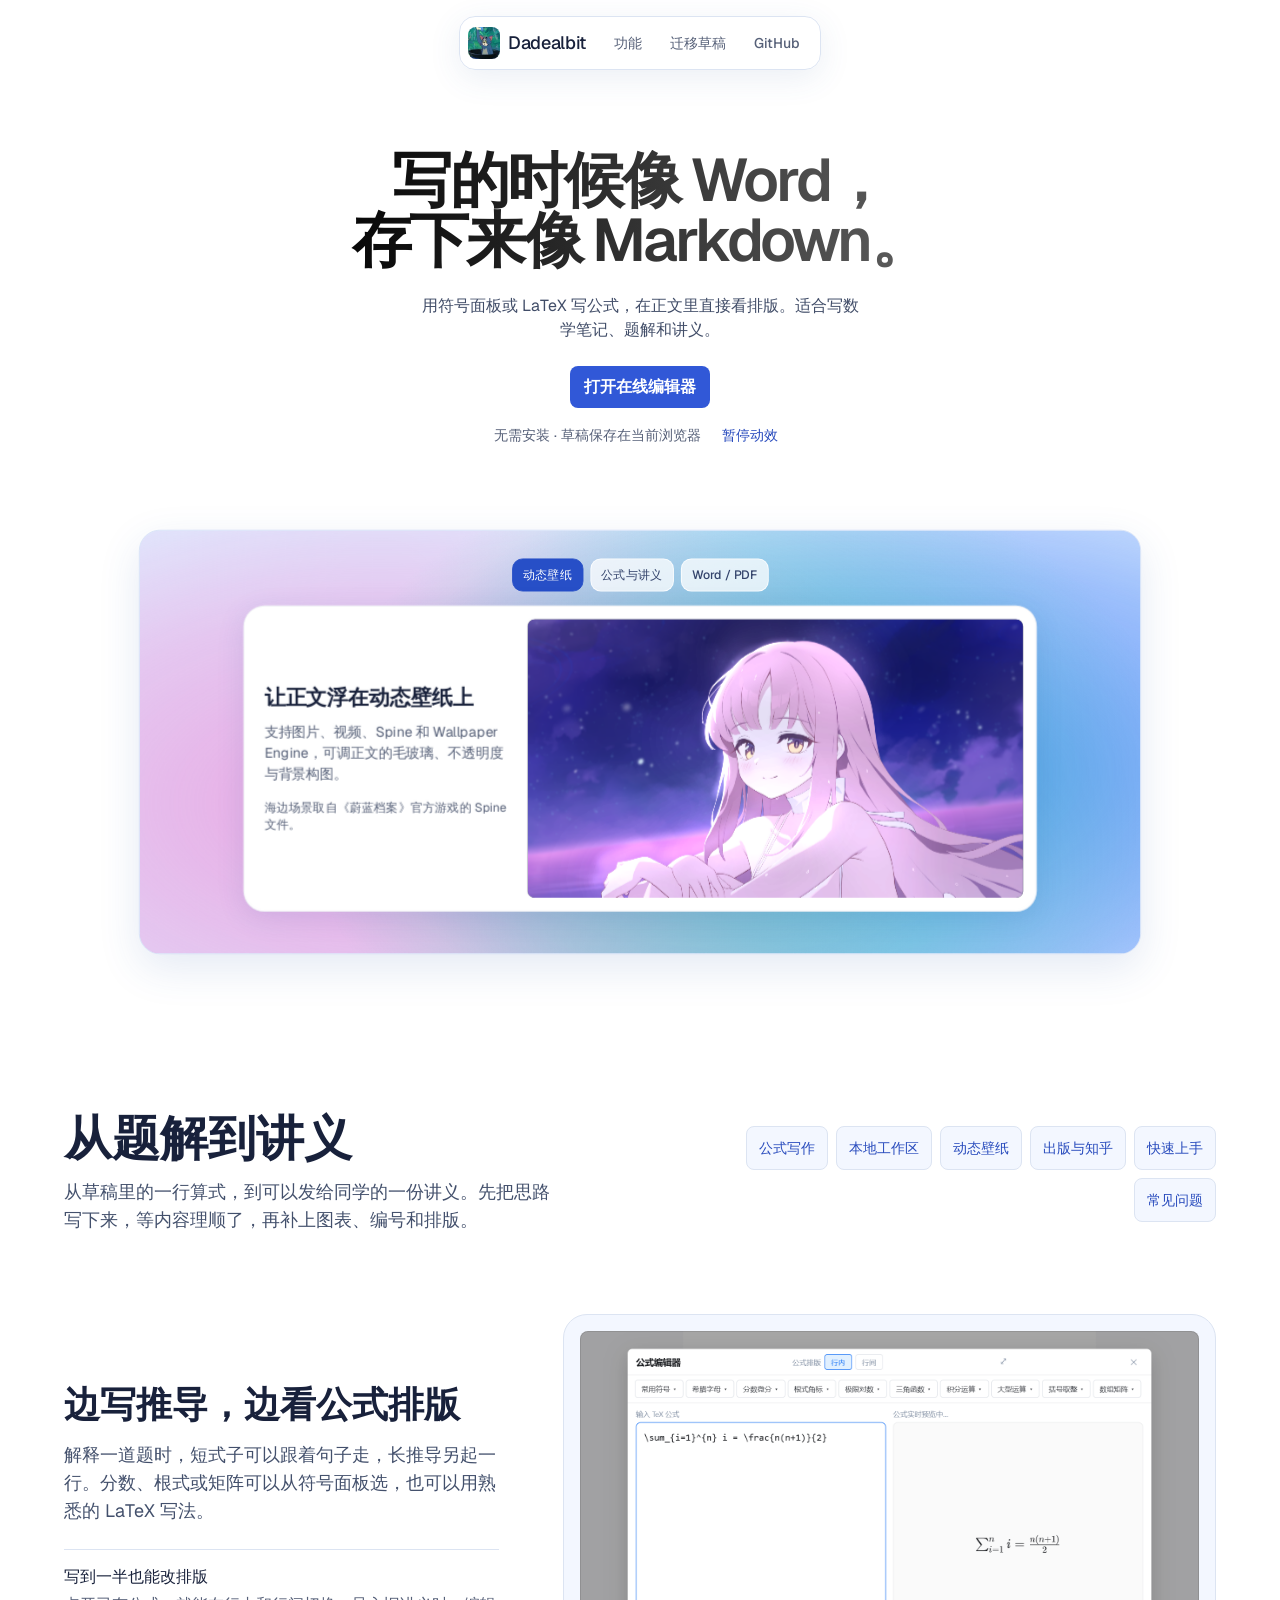
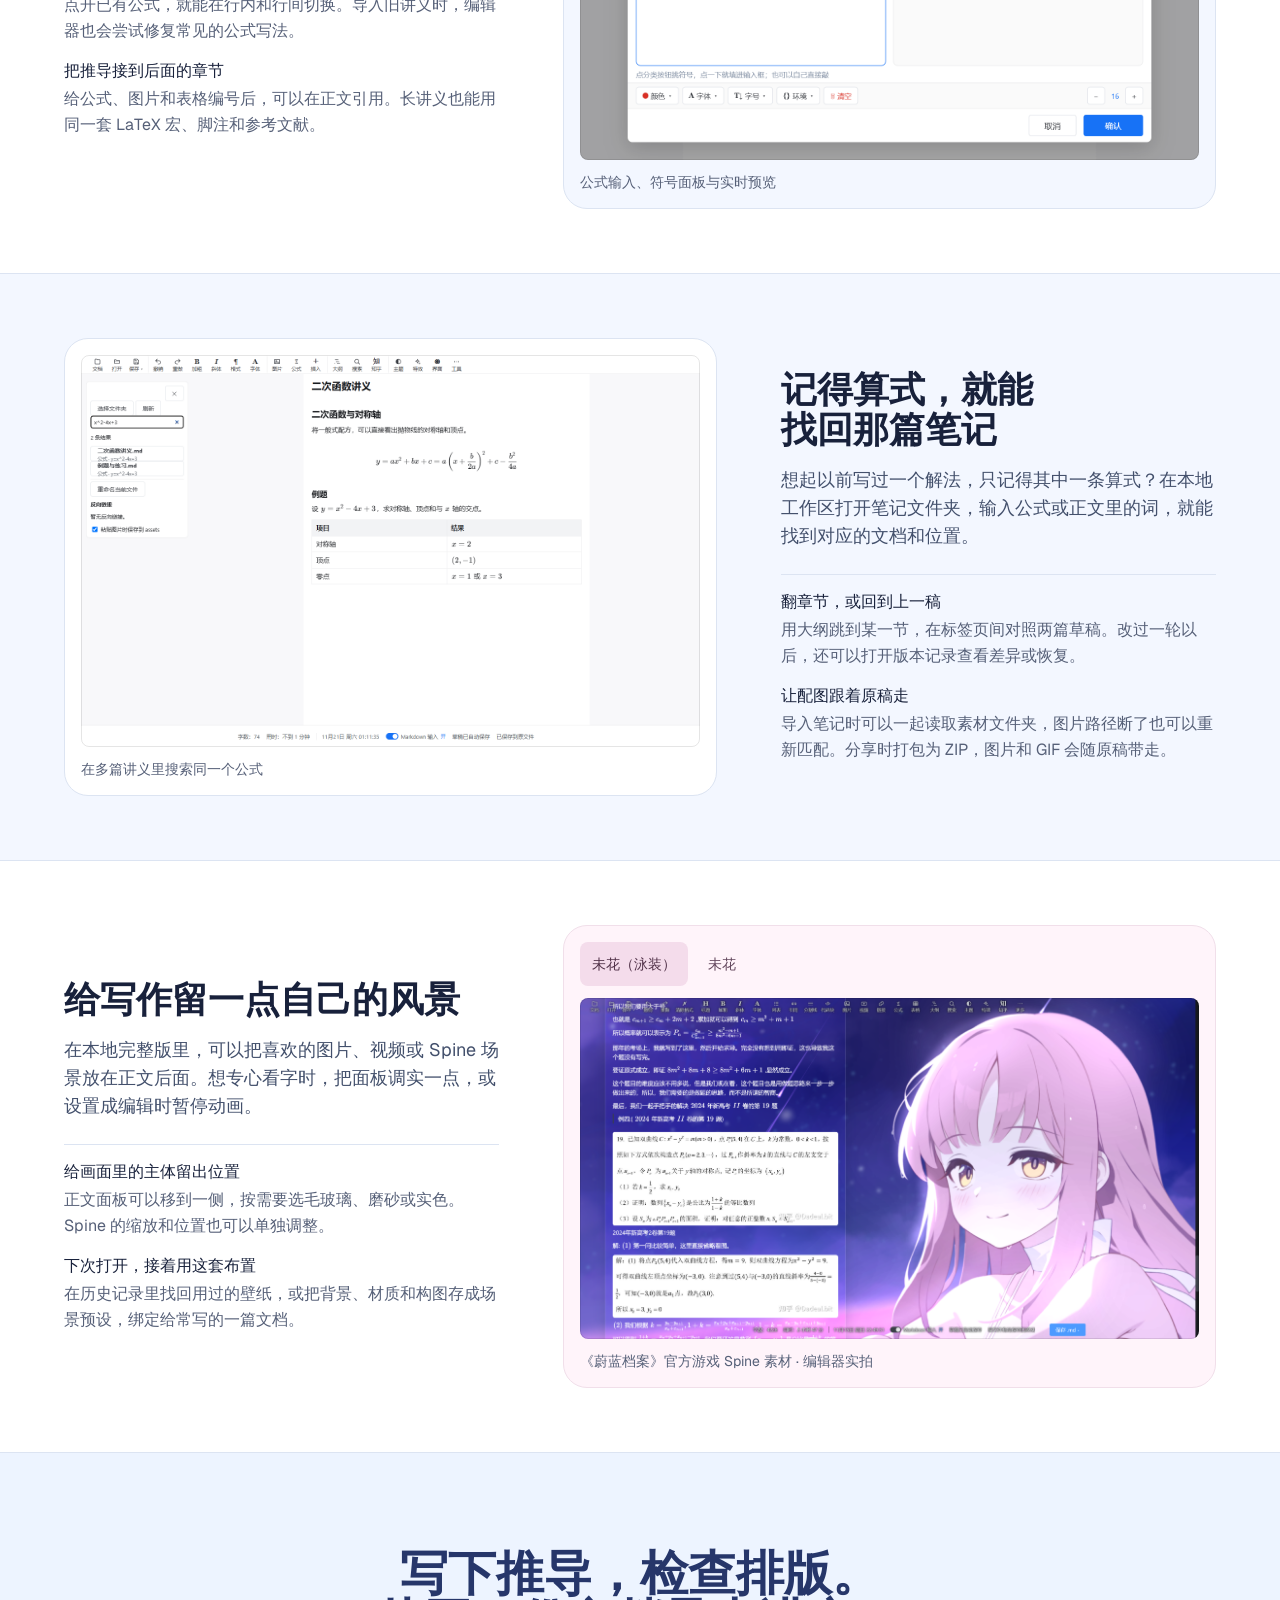
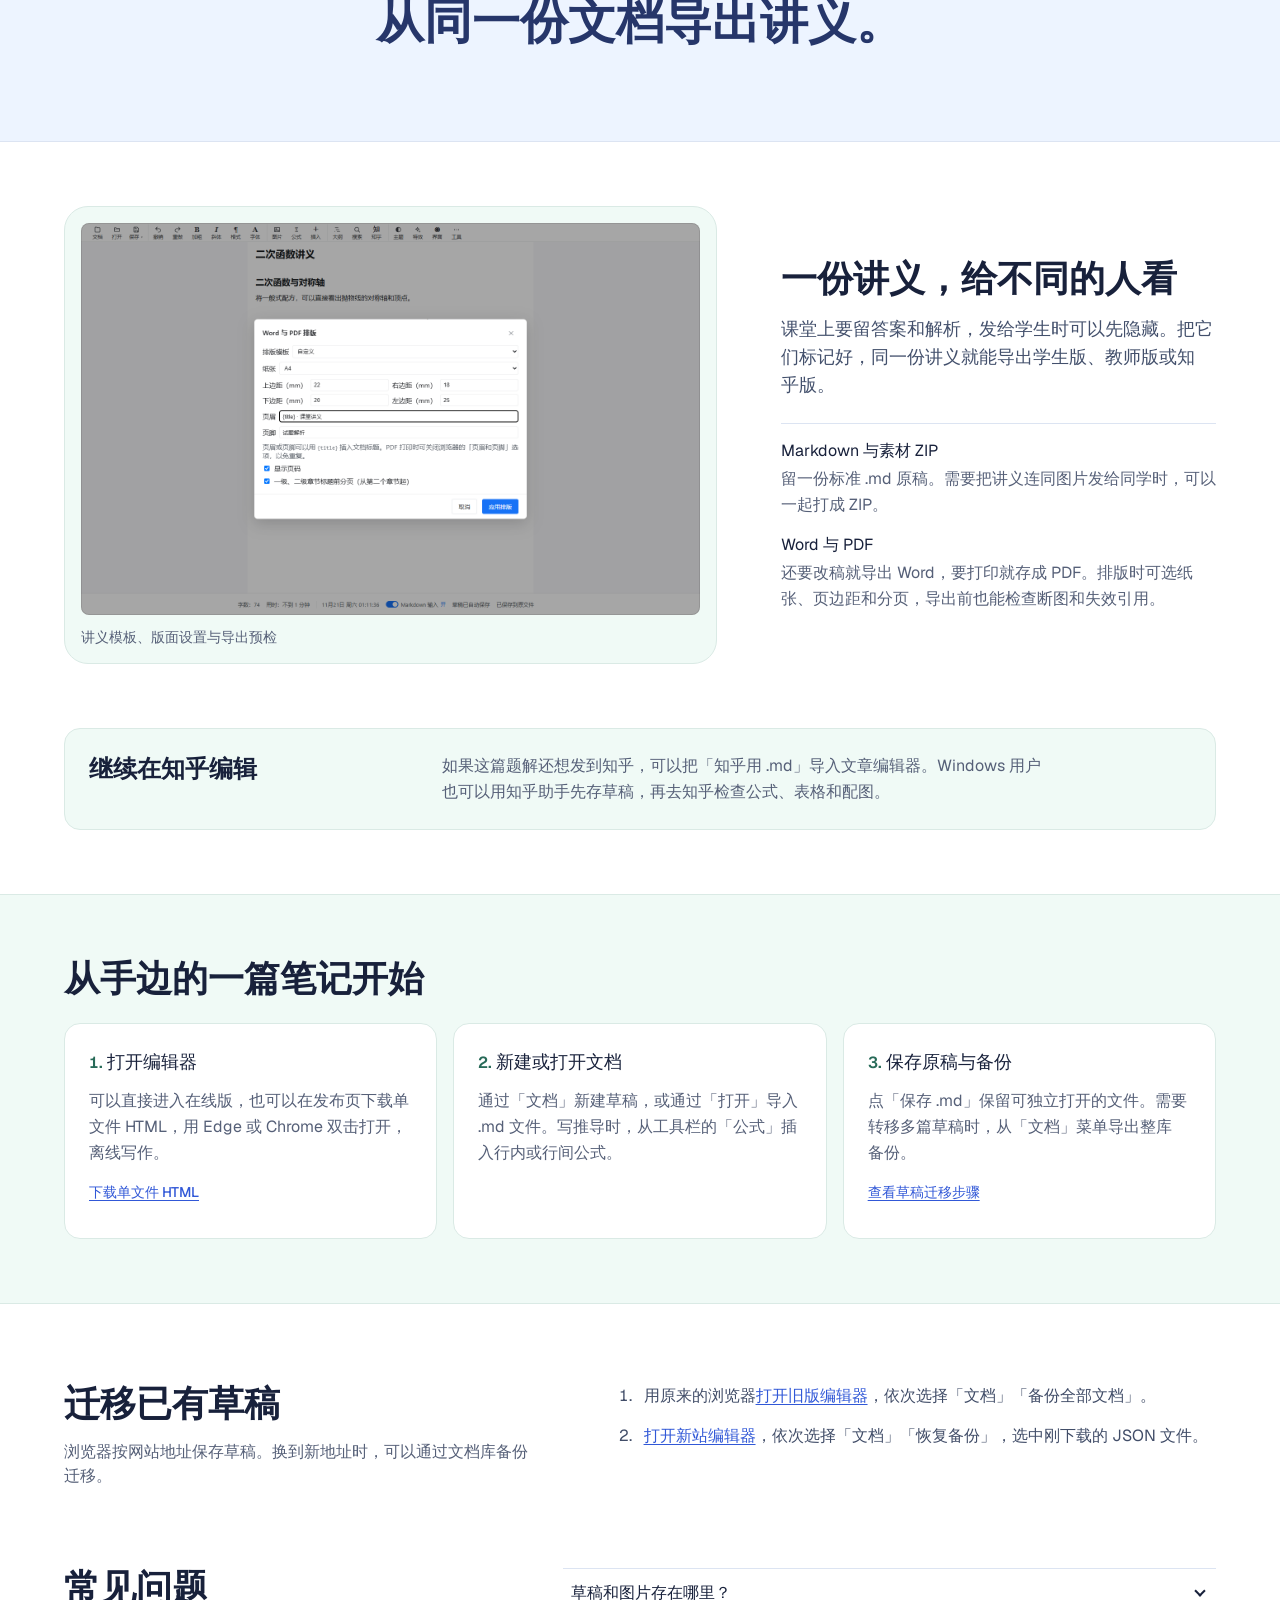
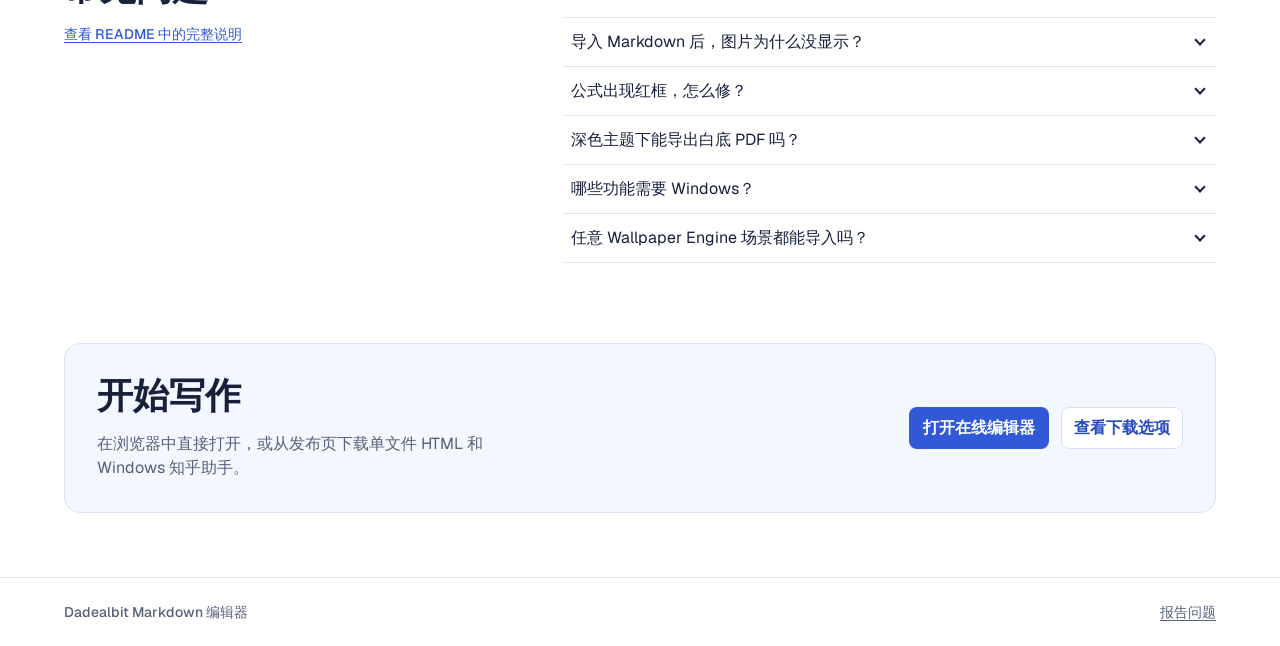
==== commit 15f23571: "优化 Spine 预览和在线编辑器加载" ====
--- a/index.html
+++ b/index.html
@@ -10,10 +10,10 @@
   <meta property="og:description" content="写公式、整理笔记、排出讲义。打开浏览器即可开始。">
   <meta property="og:image" content="https://dadeal167.github.io/Dadealbit-Website/assets/editor-preview.png">
   <link rel="icon" href="./assets/mark.webp" type="image/webp" sizes="100x100">
-  <link rel="stylesheet" href="./assets/site.css">
+  <link rel="stylesheet" href="./assets/site.css?v=2">
   <script src="./assets/pointer.js" defer></script>
-  <script src="./assets/site.js" defer></script>
-  <script src="./assets/spine-preview.js" defer></script>
+  <script src="./assets/site.js?v=2" defer></script>
+  <script src="./assets/spine-preview.js?v=2" defer></script>
   <title>Dadealbit Markdown 编辑器</title>
 </head>
 <body>
@@ -38,7 +38,7 @@
         <div class="hero-copy">
           <h1 class="heading-1" id="hero-title">写的时候像 Word，<br>存下来像 Markdown。</h1>
           <p class="intro body-3">用符号面板或 LaTeX 写公式，在正文里直接看排版。适合写数学笔记、题解和讲义。</p>
-          <a class="button button-md primary" href="./editor/index.html">打开在线编辑器</a>
+          <a class="button button-md primary" href="./editor/index.html" data-open-editor>打开在线编辑器</a>
           <div class="hero-details caption-2">
             <span>无需安装 · 草稿保存在当前浏览器</span>
             <button class="text-button" type="button" data-motion-toggle hidden>暂停动效</button>
@@ -57,15 +57,17 @@
               <label class="title-4" for="preview-publication">Word / PDF</label>
             </div>
             <article class="preview-panel wallpaper-demo" id="wallpaper-demo" aria-labelledby="wallpaper-title">
-              <div class="preview-media">
-                <img src="./assets/editor-wallpaper.webp" alt="蔚蓝档案 Spine 壁纸在编辑器中显示的效果" width="2523" height="1408" fetchpriority="high">
+              <div class="preview-media spine-frame">
                 <div class="spine-stage" id="spine-stage" role="img" aria-label="《蔚蓝档案》海边场景的 Spine 动画" data-state="loading"></div>
+                <div class="spine-placeholder">
+                  <p class="body-3" id="spine-status" role="status">正在加载动态壁纸…</p>
+                  <button class="button button-md secondary" type="button" id="spine-retry" hidden>重试</button>
+                </div>
               </div>
               <div class="preview-copy">
                 <h2 class="heading-5" id="wallpaper-title">让正文浮在动态壁纸上</h2>
                 <p class="body-3">支持图片、视频、Spine 和 Wallpaper Engine，可调正文的毛玻璃、不透明度与背景构图。</p>
                 <p class="caption-2 preview-source">海边场景取自《蔚蓝档案》官方游戏的 Spine 文件。</p>
-                <p class="caption-2 spine-status" id="spine-status" role="status" hidden></p>
               </div>
             </article>
             <article class="preview-panel formulas-demo" id="formulas-demo" aria-labelledby="formula-title">
@@ -284,7 +286,7 @@
         <p class="body-3">在浏览器中直接打开，或从发布页下载单文件 HTML 和 Windows 知乎助手。</p>
       </div>
       <div class="actions">
-        <a class="button button-md primary" href="./editor/index.html">打开在线编辑器</a>
+        <a class="button button-md primary" href="./editor/index.html" data-open-editor>打开在线编辑器</a>
         <a class="button button-md secondary" href="https://github.com/Dadeal167/Dadeal.bit-Markdown-Editor/releases/latest">查看下载选项</a>
       </div>
     </section>
--- a/assets/site.css
+++ b/assets/site.css
@@ -255,7 +255,6 @@
   object-fit: cover;
   object-position: top center;
 }
-.wallpaper-demo img { object-position: center; }
 .preview-copy {
   grid-area: copy;
   padding-inline-start: .5rem;
@@ -272,14 +271,36 @@
   from { opacity: .35; translate: 0 6px; }
   to { opacity: 1; translate: 0; }
 }
+.spine-frame { background: #242748; }
 .spine-stage {
   position: absolute;
   inset: 0;
-  opacity: 0;
-  pointer-events: none;
-  transition: opacity 450ms var(--ease-out);
-}
-.spine-stage:is([data-state="playing"], [data-state="paused"]) { opacity: 1; }
+  visibility: hidden;
+}
+.spine-stage:is([data-state="playing"], [data-state="paused"]) { visibility: visible; }
+.spine-placeholder {
+  position: absolute;
+  inset: 0;
+  display: grid;
+  place-content: center;
+  justify-items: center;
+  gap: .75rem;
+  padding: 1rem;
+  color: #f3f6ff;
+  text-align: center;
+}
+.spine-stage:is([data-state="playing"], [data-state="paused"]) + .spine-placeholder { display: none; }
+.spine-stage[data-state="loading"] + .spine-placeholder::before {
+  width: 1.5rem;
+  height: 1.5rem;
+  border: 2px solid rgb(199 209 255 / 35%);
+  border-inline-start-color: #c7d1ff;
+  border-radius: 50%;
+  animation: spine-spin 1s linear infinite;
+  content: "";
+}
+@keyframes spine-spin { to { rotate: 1turn; } }
+.button[data-open-editor] { min-inline-size: 8.75rem; }
 
 @supports (animation-timeline: view()) {
   @media (min-width: 56rem) and (prefers-reduced-motion: no-preference) {
@@ -550,7 +571,7 @@
   }
 }
 .motion-paused :is(.preview, .preview-panel) { animation: none !important; transition: none; }
-.motion-paused .spine-stage { transition: none; }
+.motion-paused .spine-placeholder::before { animation: none; }
 .motion-paused .reveal-ready, .motion-paused .word-reveal-ready span {
   opacity: 1;
   transform: none;
@@ -613,7 +634,8 @@
 @media (prefers-reduced-motion: reduce) {
   html { scroll-behavior: auto; }
   .reveal-ready, .word-reveal-ready span { opacity: 1; transform: none; }
-  .reveal-ready, .word-reveal-ready span, .button, .site-nav a, .preview-tabs label, .preview, .preview-panel, .spine-stage, .section-links a, .gallery-options label, .faq-list summary, .faq-list summary::after { transition: none; }
+  .reveal-ready, .word-reveal-ready span, .button, .site-nav a, .preview-tabs label, .preview, .preview-panel, .section-links a, .gallery-options label, .faq-list summary, .faq-list summary::after { transition: none; }
+  .spine-placeholder::before { animation: none !important; }
   .preview-panel { animation: none !important; }
   .button:hover, .button:active, .preview-tabs label:active { transform: none; }
 }
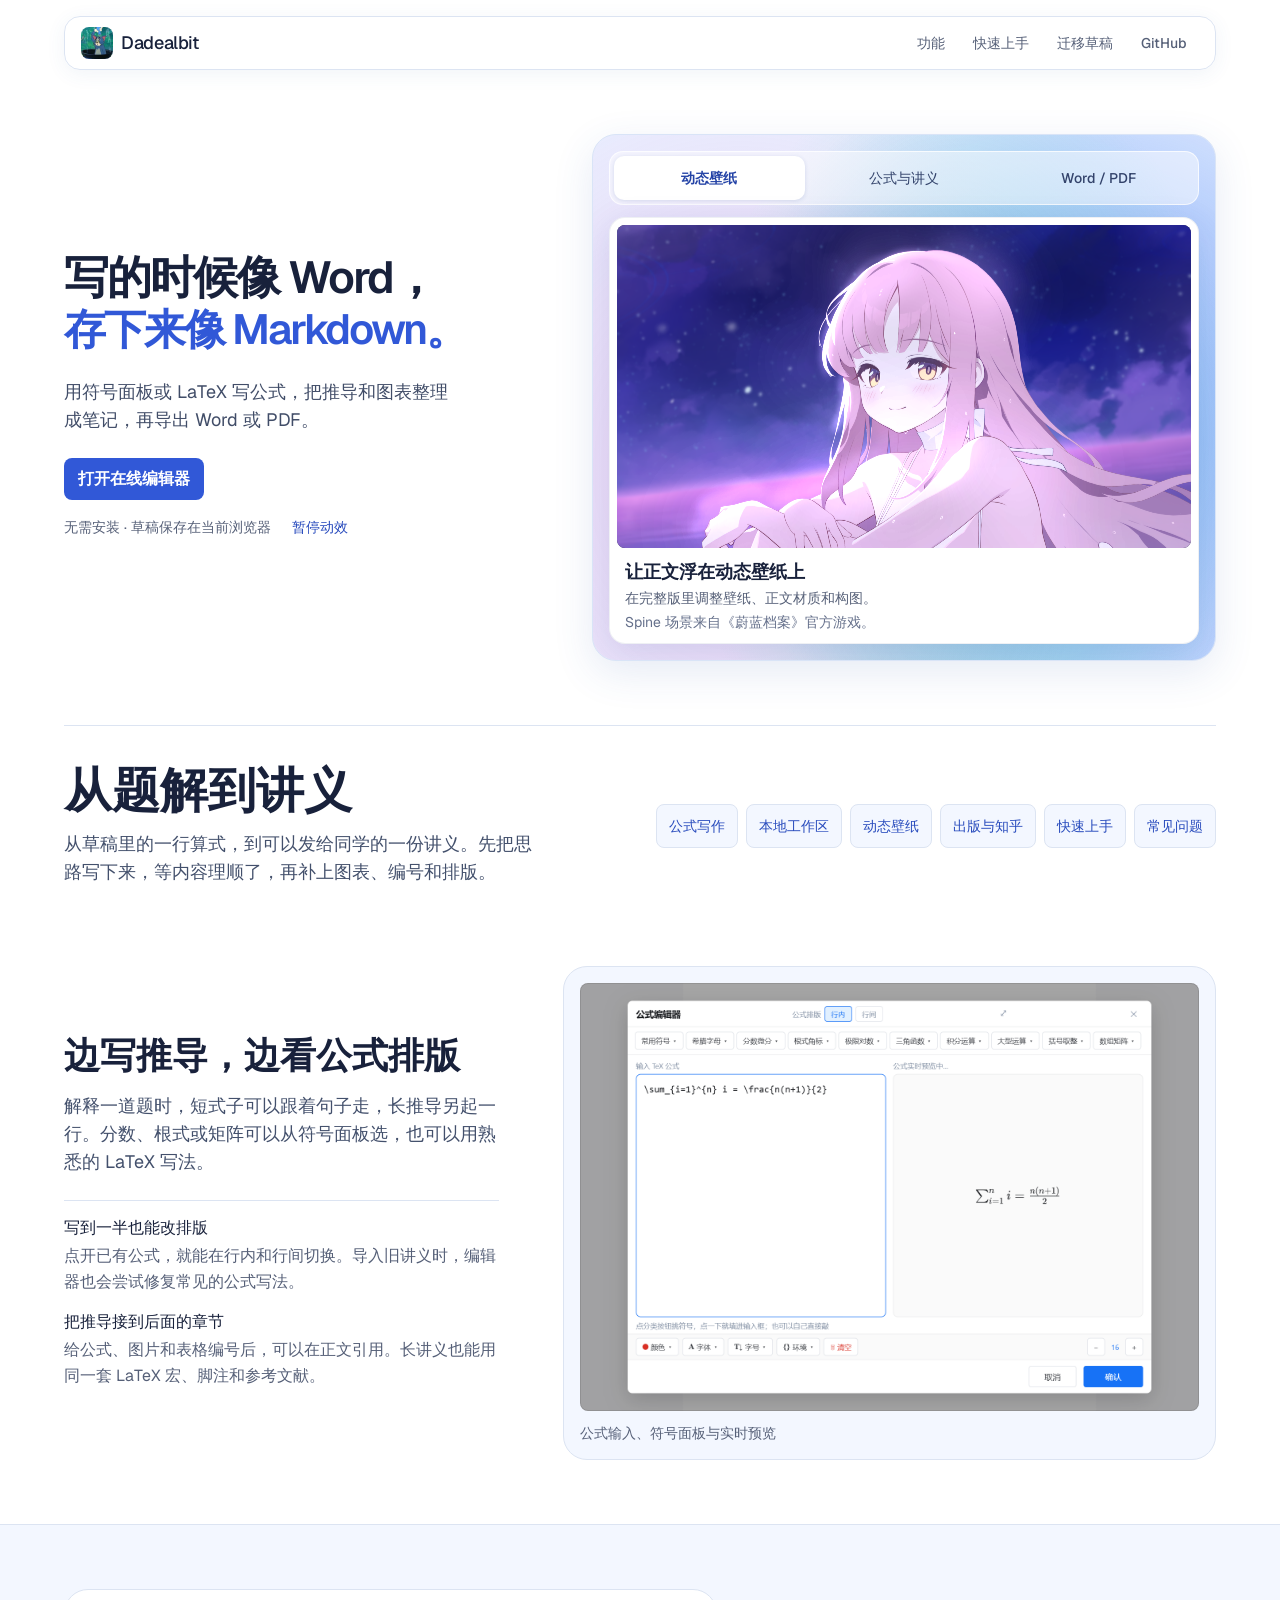
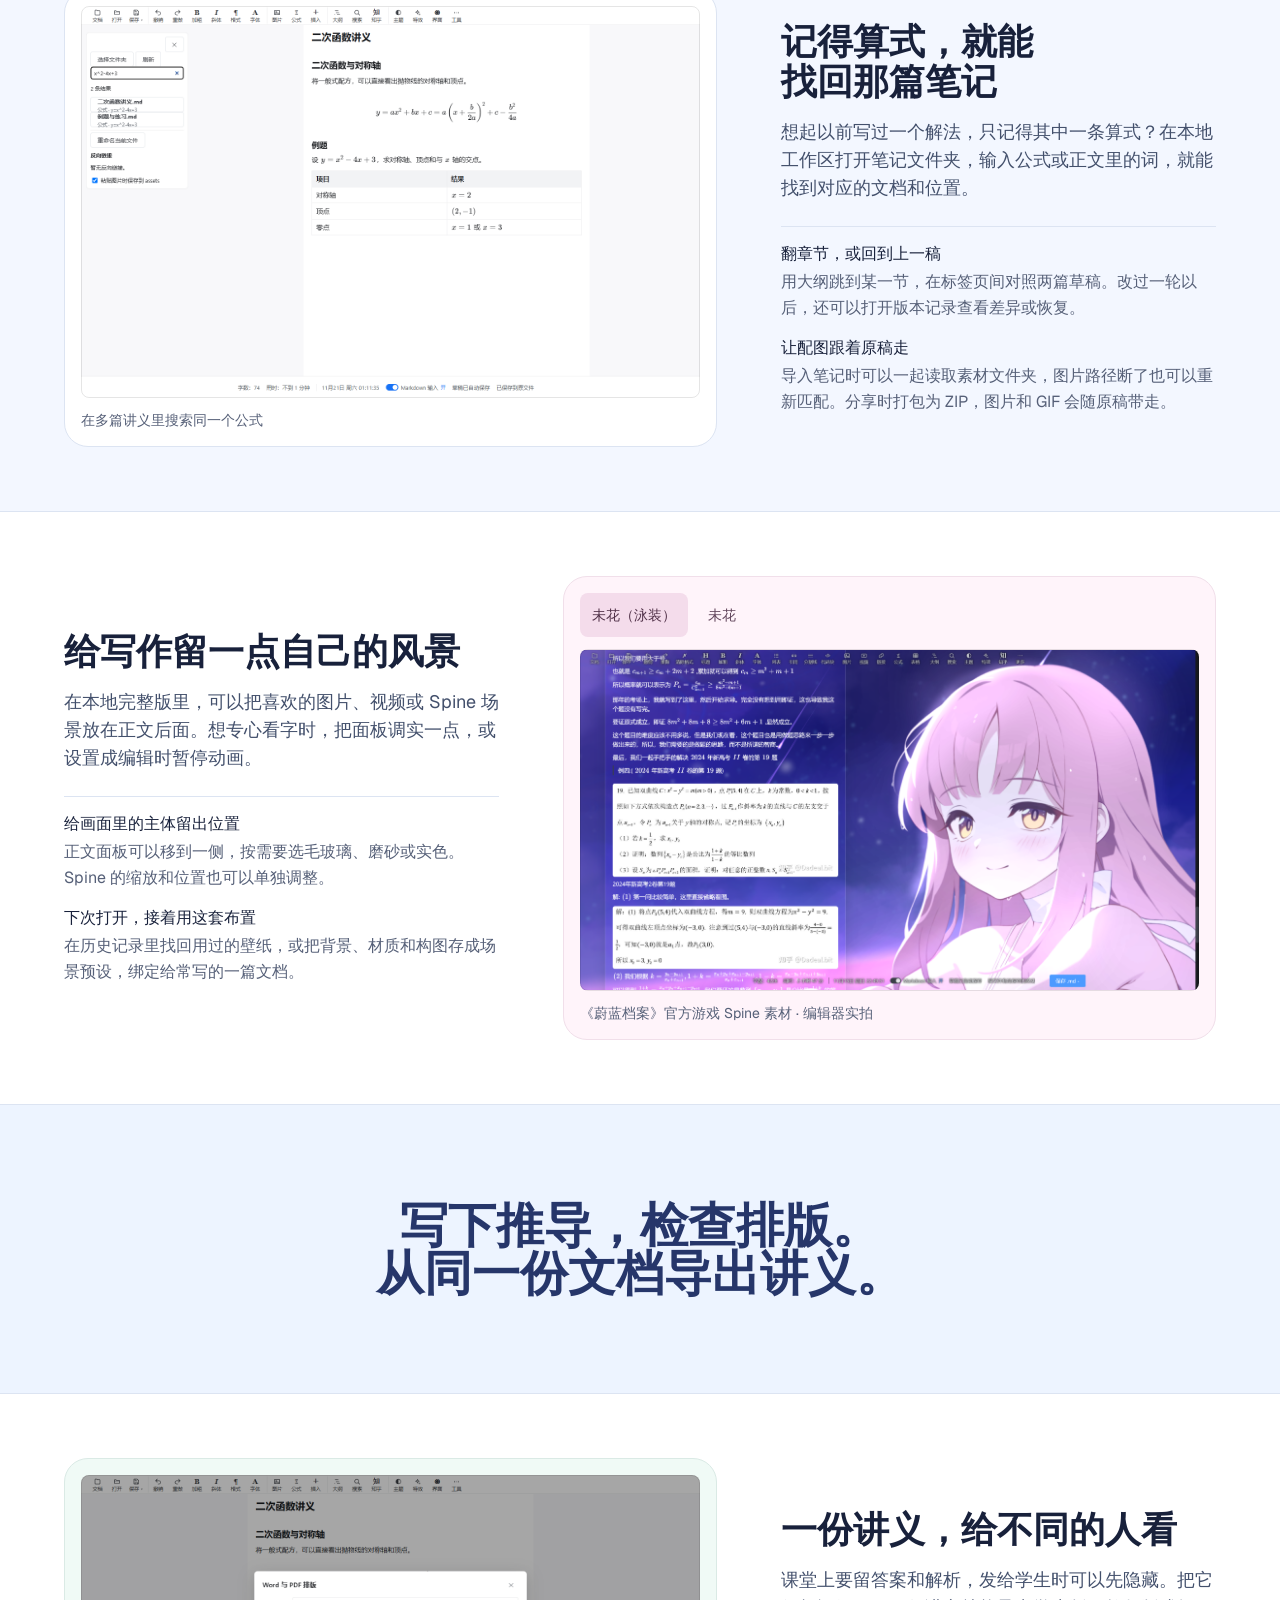
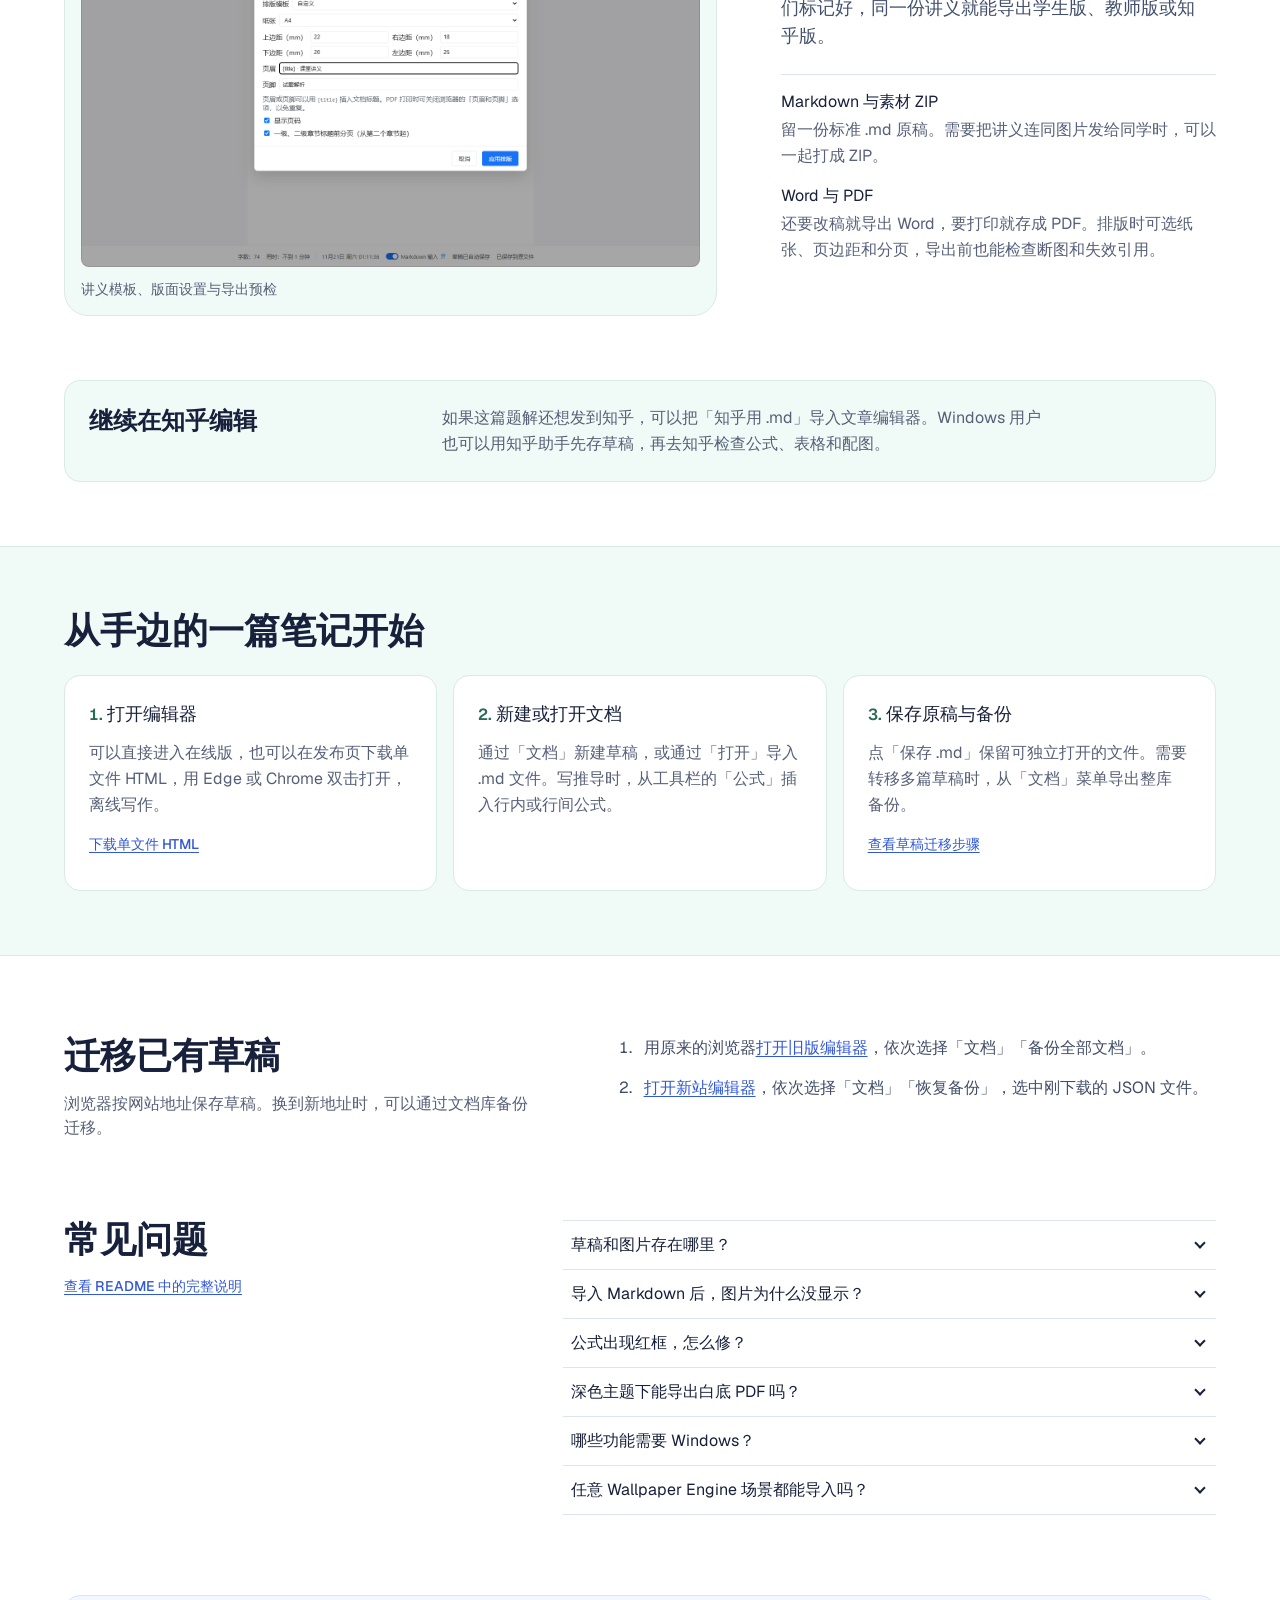
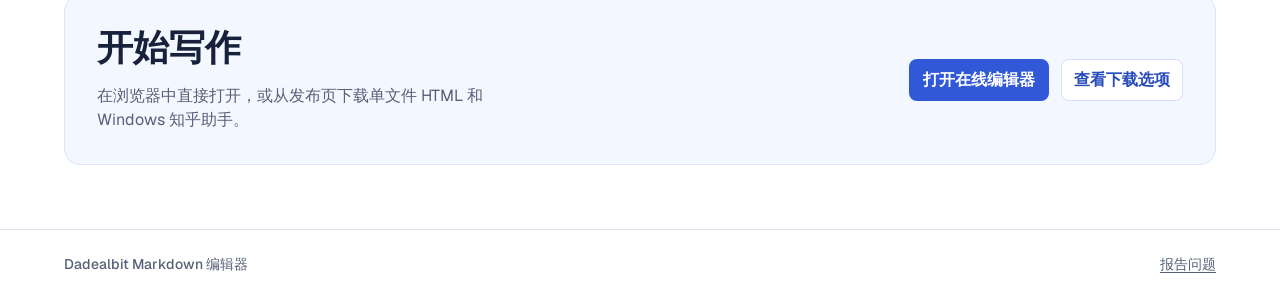
==== commit ce38b28f: "优化官网首页和功能演示" ====
--- a/index.html
+++ b/index.html
@@ -8,11 +8,11 @@
   <meta property="og:type" content="website">
   <meta property="og:title" content="Dadealbit Markdown 编辑器">
   <meta property="og:description" content="写公式、整理笔记、排出讲义。打开浏览器即可开始。">
-  <meta property="og:image" content="https://dadeal167.github.io/Dadealbit-Website/assets/editor-preview.png">
+  <meta property="og:image" content="https://dadealbit.xyz/assets/editor-preview.png">
   <link rel="icon" href="./assets/mark.webp" type="image/webp" sizes="100x100">
-  <link rel="stylesheet" href="./assets/site.css?v=2">
+  <link rel="stylesheet" href="./assets/site.css?v=3">
   <script src="./assets/pointer.js" defer></script>
-  <script src="./assets/site.js?v=2" defer></script>
+  <script src="./assets/site.js?v=3" defer></script>
   <script src="./assets/spine-preview.js?v=2" defer></script>
   <title>Dadealbit Markdown 编辑器</title>
 </head>
@@ -26,6 +26,7 @@
       </a>
       <nav class="site-nav" aria-label="网站导航">
         <a class="title-4" href="#features">功能</a>
+        <a class="title-4 nav-quickstart" href="#quickstart">快速上手</a>
         <a class="title-4" href="#migration">迁移草稿</a>
         <a class="title-4" href="https://github.com/Dadeal167/Dadeal.bit-Markdown-Editor">GitHub</a>
       </nav>
@@ -36,8 +37,8 @@
     <section class="hero" aria-labelledby="hero-title">
       <div class="shell hero-content">
         <div class="hero-copy">
-          <h1 class="heading-1" id="hero-title">写的时候像 Word，<br>存下来像 Markdown。</h1>
-          <p class="intro body-3">用符号面板或 LaTeX 写公式，在正文里直接看排版。适合写数学笔记、题解和讲义。</p>
+          <h1 class="heading-1" id="hero-title">写的时候像 Word，<br><span>存下来像 Markdown。</span></h1>
+          <p class="intro body-3">用符号面板或 LaTeX 写公式，把推导和图表整理成笔记，再导出 Word 或 PDF。</p>
           <a class="button button-md primary" href="./editor/index.html" data-open-editor>打开在线编辑器</a>
           <div class="hero-details caption-2">
             <span>无需安装 · 草稿保存在当前浏览器</span>
@@ -56,38 +57,40 @@
               <label class="title-4" for="preview-formulas">公式与讲义</label>
               <label class="title-4" for="preview-publication">Word / PDF</label>
             </div>
-            <article class="preview-panel wallpaper-demo" id="wallpaper-demo" aria-labelledby="wallpaper-title">
-              <div class="preview-media spine-frame">
-                <div class="spine-stage" id="spine-stage" role="img" aria-label="《蔚蓝档案》海边场景的 Spine 动画" data-state="loading"></div>
-                <div class="spine-placeholder">
-                  <p class="body-3" id="spine-status" role="status">正在加载动态壁纸…</p>
-                  <button class="button button-md secondary" type="button" id="spine-retry" hidden>重试</button>
-                </div>
-              </div>
-              <div class="preview-copy">
-                <h2 class="heading-5" id="wallpaper-title">让正文浮在动态壁纸上</h2>
-                <p class="body-3">支持图片、视频、Spine 和 Wallpaper Engine，可调正文的毛玻璃、不透明度与背景构图。</p>
-                <p class="caption-2 preview-source">海边场景取自《蔚蓝档案》官方游戏的 Spine 文件。</p>
-              </div>
-            </article>
-            <article class="preview-panel formulas-demo" id="formulas-demo" aria-labelledby="formula-title">
-              <div class="preview-media">
-                <img src="./assets/editor-preview.png" alt="二次函数讲义的编辑器实拍，正文中有配方法公式、例题和结果表格" width="1500" height="950" loading="lazy">
-              </div>
-              <div class="preview-copy">
-                <h2 class="heading-5" id="formula-title">点符号，在正文里看公式</h2>
-                <p class="body-3">用符号面板或 LaTeX 输入行内与行间公式，给长文里的公式编号，在正文中交叉引用。</p>
-              </div>
-            </article>
-            <article class="preview-panel publication-demo" id="publication-demo" aria-labelledby="publication-title">
-              <div class="preview-media">
-                <img src="./assets/editor-publication.png" alt="编辑器中的 Word 与 PDF 排版面板，可以调整模板、纸张和页边距" width="1500" height="950" loading="lazy">
-              </div>
-              <div class="preview-copy">
-                <h2 class="heading-5" id="publication-title">一份讲义，导出多个版本</h2>
-                <p class="body-3">按模板调整纸张、页码和分章分页，再从同一份文档导出 Word、PDF、学生版或教师版。</p>
-              </div>
-            </article>
+            <div class="preview-panels">
+              <article class="preview-panel wallpaper-demo" id="wallpaper-demo" aria-labelledby="wallpaper-title">
+                <div class="preview-media spine-frame">
+                  <div class="spine-stage" id="spine-stage" role="img" aria-label="《蔚蓝档案》海边场景的 Spine 动画" data-state="loading"></div>
+                  <div class="spine-placeholder">
+                    <p class="body-3" id="spine-status" role="status">正在加载动态壁纸…</p>
+                    <button class="button button-md secondary" type="button" id="spine-retry" hidden>重试</button>
+                  </div>
+                </div>
+                <div class="preview-copy">
+                  <h2 class="heading-5" id="wallpaper-title">让正文浮在动态壁纸上</h2>
+                  <p class="caption-2">在完整版里调整壁纸、正文材质和构图。</p>
+                  <p class="caption-2 preview-source">Spine 场景来自《蔚蓝档案》官方游戏。</p>
+                </div>
+              </article>
+              <article class="preview-panel formulas-demo" id="formulas-demo" aria-labelledby="formula-title">
+                <div class="preview-media">
+                  <img src="./assets/editor-preview.png" alt="二次函数讲义的编辑器实拍，正文中有配方法公式、例题和结果表格" width="1500" height="950" loading="lazy">
+                </div>
+                <div class="preview-copy">
+                  <h2 class="heading-5" id="formula-title">点符号，在正文里看公式</h2>
+                  <p class="caption-2">输入行内、行间公式，在长文里编号和交叉引用。</p>
+                </div>
+              </article>
+              <article class="preview-panel publication-demo" id="publication-demo" aria-labelledby="publication-title">
+                <div class="preview-media">
+                  <img src="./assets/editor-publication.png" alt="编辑器中的 Word 与 PDF 排版面板，可以调整模板、纸张和页边距" width="1500" height="950" loading="lazy">
+                </div>
+                <div class="preview-copy">
+                  <h2 class="heading-5" id="publication-title">一份讲义，导出多个版本</h2>
+                  <p class="caption-2">设置纸张和分页，导出 Word、PDF、学生版或教师版。</p>
+                </div>
+              </article>
+            </div>
           </section>
         </div>
       </div>
--- a/assets/site.css
+++ b/assets/site.css
@@ -59,21 +59,21 @@
   top: 1rem;
   display: flex;
   justify-content: center;
-  padding-inline: 1rem;
+  padding-inline: 2rem;
   margin-block-start: 1rem;
 }
 .header-content {
   display: flex;
   align-items: center;
-  justify-content: center;
+  justify-content: space-between;
   gap: 1rem;
-  max-width: 100%;
-  padding: .5rem;
+  width: min(72rem, 100%);
+  padding: .5rem 1rem;
   border: 1px solid var(--line);
   border-radius: 1rem;
   background: rgb(255 255 255 / 86%);
   backdrop-filter: blur(16px);
-  box-shadow: 0 .5rem 2rem rgb(60 99 161 / 10%);
+  box-shadow: 0 .25rem 1.25rem rgb(60 99 161 / 7%);
 }
 .brand, .site-nav { display: flex; align-items: center; }
 .brand {
@@ -104,8 +104,7 @@
   position: relative;
   isolation: isolate;
   overflow: clip;
-  margin-block-start: -3rem;
-  padding-block: 8rem 4rem;
+  padding-block: 4rem;
   background: #fff;
 }
 .hero-motion {
@@ -116,25 +115,31 @@
   height: 100%;
   pointer-events: none;
 }
-.hero-copy { text-align: center; }
+.hero-content {
+  display: grid;
+  grid-template-columns: minmax(0, .86fr) minmax(0, 1.14fr);
+  align-items: center;
+  gap: clamp(1.5rem, 4.5vw, 4rem);
+}
+.hero-copy { min-width: 0; }
 .hero h1 {
-  max-width: 42.5rem;
-  margin-inline: auto;
   color: #18213b;
-  background: linear-gradient(90deg, #000, #666);
-  background-clip: text;
-  -webkit-text-fill-color: transparent;
+  font-size: clamp(2.25rem, 3.5vw, 3rem);
+  line-height: 1.14;
   letter-spacing: -.045em;
-}
+  text-wrap: wrap;
+}
+.hero h1 span { color: #3158d7; font-size: .94em; }
 .intro {
-  max-width: 28rem;
-  margin: 1.5rem auto;
+  max-width: 25rem;
+  margin-block: 1.5rem;
   color: #414d68;
+  font-size: 1.125rem;
+  line-height: 1.75rem;
 }
 .hero-details {
   display: flex;
   flex-wrap: wrap;
-  justify-content: center;
   align-items: center;
   gap: .25rem .75rem;
   margin-block-start: .75rem;
@@ -168,21 +173,21 @@
 .secondary { border-color: #d4e0fc; background: #fff; color: #284bbd; }
 .secondary:hover { background: #eaf0ff; }
 
-.preview-shell { margin-block-start: 3rem; }
+.preview-shell { min-width: 0; }
 .preview {
-  --scene-surface: #e0edff;
+  --scene-surface: #e9f0ff;
   position: relative;
   isolation: isolate;
   overflow: clip;
-  padding: 2rem 3rem 3rem;
+  padding: 1rem;
   border: 1px solid #d9e4f7;
   border-radius: 1.5rem;
   background: var(--scene-surface);
-  box-shadow: 0 1rem 3rem rgb(50 92 172 / 13%);
-  transition: background-color 650ms var(--ease-out);
-}
-.preview:has(#preview-formulas:checked) { --scene-surface: #f2e8fd; }
-.preview:has(#preview-publication:checked) { --scene-surface: #dcf3ed; }
+  box-shadow: 0 .75rem 2.5rem rgb(50 92 172 / 12%);
+  transition: background-color 350ms var(--ease-out);
+}
+.preview:has(#preview-formulas:checked) { --scene-surface: #f8eafa; }
+.preview:has(#preview-publication:checked) { --scene-surface: #e7f7f1; }
 .preview input[type="radio"], .wallpaper-gallery > input {
   position: absolute;
   width: 1px;
@@ -192,30 +197,36 @@
   white-space: nowrap;
 }
 .preview-tabs {
-  display: flex;
-  flex-wrap: wrap;
-  justify-content: center;
-  gap: .5rem;
-  margin-block-end: 1rem;
+  display: grid;
+  grid-template-columns: repeat(3, minmax(0, 1fr));
+  gap: .25rem;
+  padding: .25rem;
+  margin-block-end: .75rem;
+  border: 1px solid rgb(255 255 255 / 75%);
+  border-radius: .875rem;
+  background: rgb(255 255 255 / 47%);
 }
 .preview-tabs label {
-  padding: .5rem .75rem;
-  border: 1px solid rgb(255 255 255 / 90%);
-  border-radius: .75rem;
-  background: rgb(255 255 255 / 74%);
+  display: grid;
+  place-items: center;
+  min-height: 2.75rem;
+  padding-inline: .5rem;
+  border-radius: .625rem;
   color: #33436b;
   cursor: pointer;
+  text-align: center;
   white-space: nowrap;
-  transition: background-color 250ms var(--ease-out), color 250ms var(--ease-out), transform 300ms var(--ease-out);
-}
-.preview-tabs label:hover { background: #fff; color: #284bbd; }
-.preview-tabs label:active { transform: scale(.98); }
+  transition: background-color 180ms var(--ease-out), color 180ms var(--ease-out), transform 180ms var(--ease-out);
+}
+.preview-tabs label:hover { background: rgb(255 255 255 / 65%); color: #284bbd; }
+.preview-tabs label:active { transform: scale(.97); }
 #preview-wallpaper:checked ~ .preview-tabs [for="preview-wallpaper"],
 #preview-formulas:checked ~ .preview-tabs [for="preview-formulas"],
 #preview-publication:checked ~ .preview-tabs [for="preview-publication"] {
-  background: #274fc7;
-  border-color: #274fc7;
-  color: #fff;
+  background: #fff;
+  color: #2443a6;
+  box-shadow: 0 1px 4px rgb(35 71 148 / 15%);
+  font-weight: 600;
 }
 #preview-wallpaper:focus-visible ~ .preview-tabs [for="preview-wallpaper"],
 #preview-formulas:focus-visible ~ .preview-tabs [for="preview-formulas"],
@@ -223,23 +234,19 @@
   outline: 2px solid var(--accent);
   outline-offset: 2px;
 }
+.preview-panels { display: grid; }
 .preview-panel {
-  display: none;
-  grid-template-columns: minmax(0, .73fr) minmax(0, 1.45fr);
-  grid-template-areas: "copy media";
-  gap: 1.5rem;
-  align-items: center;
-  max-width: 57rem;
-  margin-inline: auto;
-  padding: 1rem;
-  border-radius: 1.5rem;
+  grid-area: 1 / 1;
+  display: grid;
+  align-content: start;
+  min-width: 0;
+  padding: .5rem;
+  border-radius: 1rem;
   background: #fff;
   box-shadow: 0 .5rem 2rem rgb(40 77 152 / 13%), inset 0 0 0 1px rgb(47 71 112 / 8%);
-  transform: perspective(72rem) rotateX(var(--preview-tilt-x, 0deg)) rotateY(var(--preview-tilt-y, 0deg));
-  transition: transform 450ms var(--ease-out);
+  visibility: hidden;
 }
 .preview-media {
-  grid-area: media;
   position: relative;
   overflow: clip;
   min-width: 0;
@@ -256,20 +263,20 @@
   object-position: top center;
 }
 .preview-copy {
-  grid-area: copy;
-  padding-inline-start: .5rem;
-}
-.preview-copy p { margin-block-start: .75rem; color: var(--muted); }
-.preview-copy .preview-source { margin-block-start: 1rem; }
-#preview-wallpaper:checked ~ .wallpaper-demo,
-#preview-formulas:checked ~ .formulas-demo,
-#preview-publication:checked ~ .publication-demo {
-  display: grid;
-  animation: preview-in 280ms var(--ease-out);
+  padding: .75rem .5rem .25rem;
+}
+.preview-copy h2 { font-size: 1.125rem; line-height: 1.5rem; }
+.preview-copy p { margin-block-start: .25rem; color: var(--muted); }
+.preview-copy .preview-source { color: #65708b; }
+#preview-wallpaper:checked ~ .preview-panels .wallpaper-demo,
+#preview-formulas:checked ~ .preview-panels .formulas-demo,
+#preview-publication:checked ~ .preview-panels .publication-demo {
+  visibility: visible;
+  animation: preview-in 200ms var(--ease-out);
 }
 @keyframes preview-in {
-  from { opacity: .35; translate: 0 6px; }
-  to { opacity: 1; translate: 0; }
+  from { opacity: .55; }
+  to { opacity: 1; }
 }
 .spine-frame { background: #242748; }
 .spine-stage {
@@ -277,7 +284,9 @@
   inset: 0;
   visibility: hidden;
 }
-.spine-stage:is([data-state="playing"], [data-state="paused"]) { visibility: visible; }
+#preview-wallpaper:checked ~ .preview-panels .spine-stage:is([data-state="playing"], [data-state="paused"]) {
+  visibility: visible;
+}
 .spine-placeholder {
   position: absolute;
   inset: 0;
@@ -302,27 +311,13 @@
 @keyframes spine-spin { to { rotate: 1turn; } }
 .button[data-open-editor] { min-inline-size: 8.75rem; }
 
-@supports (animation-timeline: view()) {
-  @media (min-width: 56rem) and (prefers-reduced-motion: no-preference) {
-    .preview-shell { view-timeline-name: --showcase; }
-    .preview {
-      animation: showcase-enter cubic-bezier(.25, .15, .4, 1) both;
-      animation-timeline: --showcase;
-      animation-range: entry 85% cover 51%;
-    }
-    @keyframes showcase-enter {
-      from { scale: .87; }
-      to { scale: 1; }
-    }
-  }
-}
-
 .overview {
   display: grid;
-  grid-template-columns: minmax(0, 1fr) minmax(0, .8fr);
-  align-items: center;
-  gap: 4rem;
-  padding-block: 4rem;
+  grid-template-columns: minmax(0, .86fr) minmax(0, 1.14fr);
+  align-items: center;
+  gap: clamp(1.5rem, 4.5vw, 4rem);
+  padding-block: 2.5rem 4rem;
+  border-block-start: 1px solid var(--line);
 }
 .overview p, .detail-copy > p, .migration p, .next-steps p {
   max-width: 31rem;
@@ -578,10 +573,12 @@
   transition: none;
 }
 
-@media (max-width: 54rem) {
+@media (max-width: 58rem) {
   .shell { width: calc(100% - 3rem); }
-  .hero { padding-block: 7rem 3rem; }
-  .heading-1 { font-size: 2.25rem; line-height: 2.5rem; }
+  .site-header { padding-inline: 1.5rem; }
+  .hero { padding-block: 3rem; }
+  .hero-content { grid-template-columns: minmax(0, 1fr); gap: 1.5rem; }
+  .hero h1 { font-size: 2.75rem; }
   .heading-2 { font-size: 2.25rem; line-height: 2.5rem; }
   .overview, .publishing-note, .guide-steps, .faq, .migration, .next-steps {
     grid-template-columns: minmax(0, 1fr);
@@ -602,30 +599,28 @@
   .migration { padding-block: 3rem; }
   .next-steps { padding: 1.5rem; }
   .actions { justify-content: flex-start; }
-  .preview { padding: 1rem; }
-  .preview-panel {
-    grid-template-columns: 1fr;
-    grid-template-areas: "media" "copy";
-    gap: 1rem;
-    max-width: 35rem;
-    padding: .75rem;
-    border-radius: 1rem;
-  }
-  .preview-copy { padding: 0 .25rem .25rem; }
+}
+@media (max-width: 32rem) {
+  .nav-quickstart { display: none; }
+  .hero { padding-block: 2.5rem; }
+  .hero h1 { font-size: 2.125rem; }
+  .hero h1 span { font-size: inherit; }
+  .intro { font-size: 1rem; line-height: 1.5rem; }
 }
 @media (max-width: 27rem) {
   .shell { width: calc(100% - 2rem); }
-  .header-content { gap: .5rem; }
+  .site-header { padding-inline: 1rem; }
+  .header-content { gap: .5rem; padding-inline: .5rem; }
   .brand { font-size: 1rem; line-height: 1.5rem; }
   .site-nav a { padding-inline: .5rem; }
-  .preview-shell { margin-block-start: 2rem; }
+  .preview { padding: .5rem; }
   .preview-tabs { gap: .25rem; margin-block-end: .75rem; }
-  .preview-tabs label { padding-inline: .5rem; }
+  .preview-tabs label { padding-inline: .25rem; }
   .tagline p { font-size: 1.875rem; line-height: 2.25rem; }
   .detail-media { padding: .75rem; border-radius: 1.25rem; }
 }
 @media (max-width: 22rem) {
-  .heading-1 { font-size: 1.875rem; line-height: 2.25rem; }
+  .hero h1 { font-size: 1.875rem; }
   .site-header { padding-inline: .5rem; }
   .header-content { gap: .25rem; }
   .brand { gap: .25rem; }
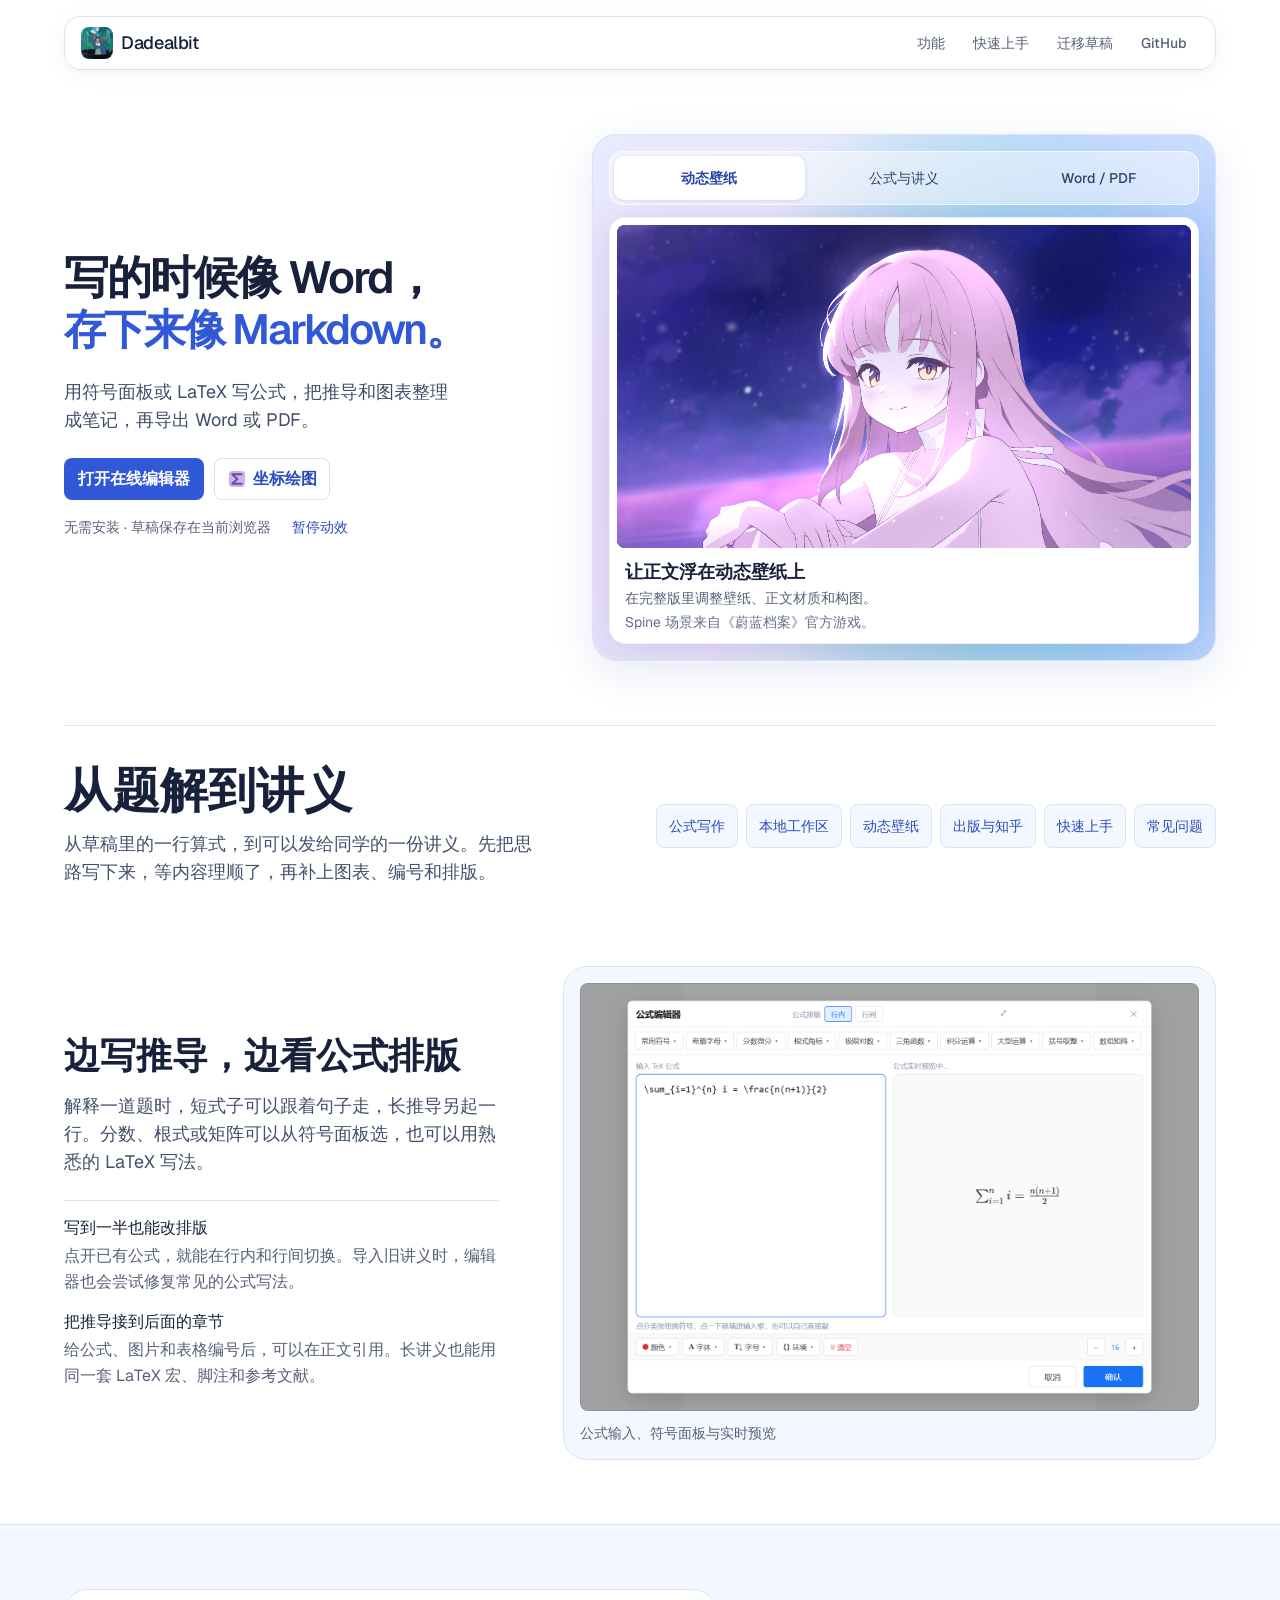
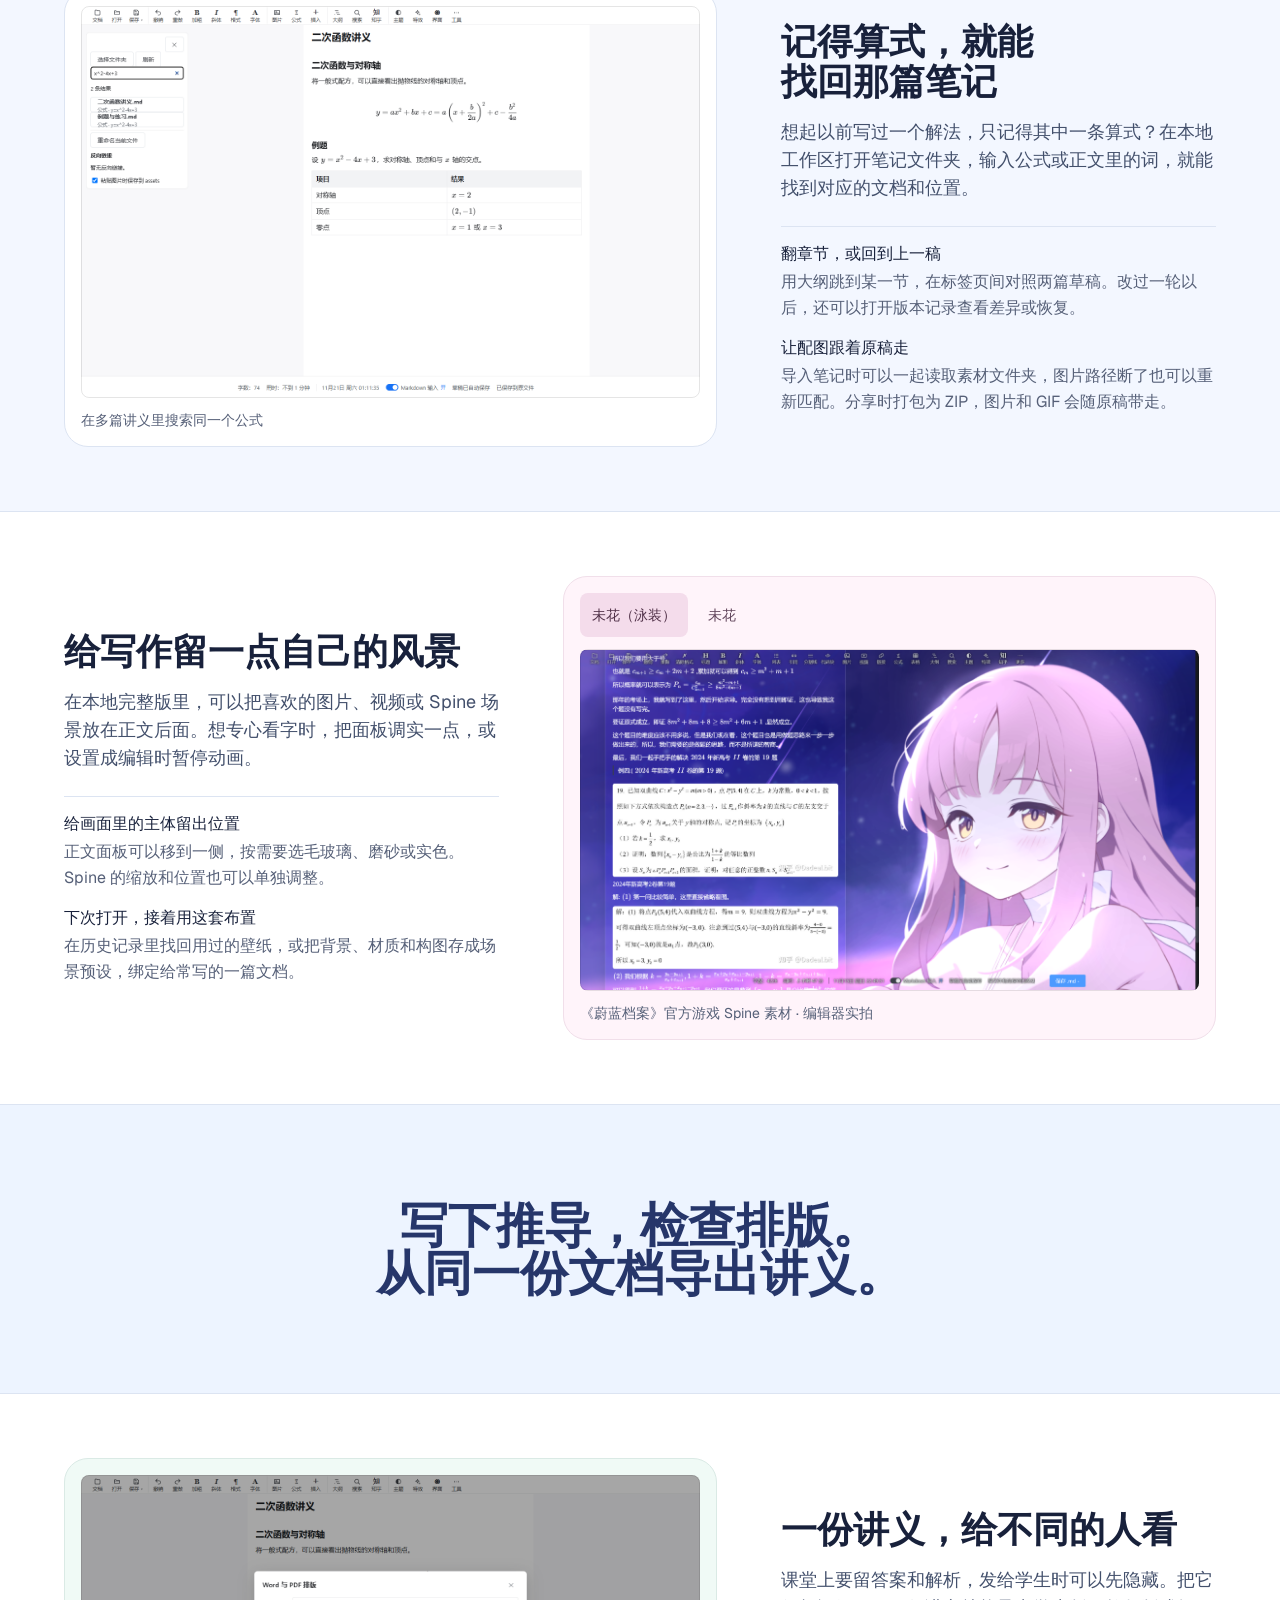
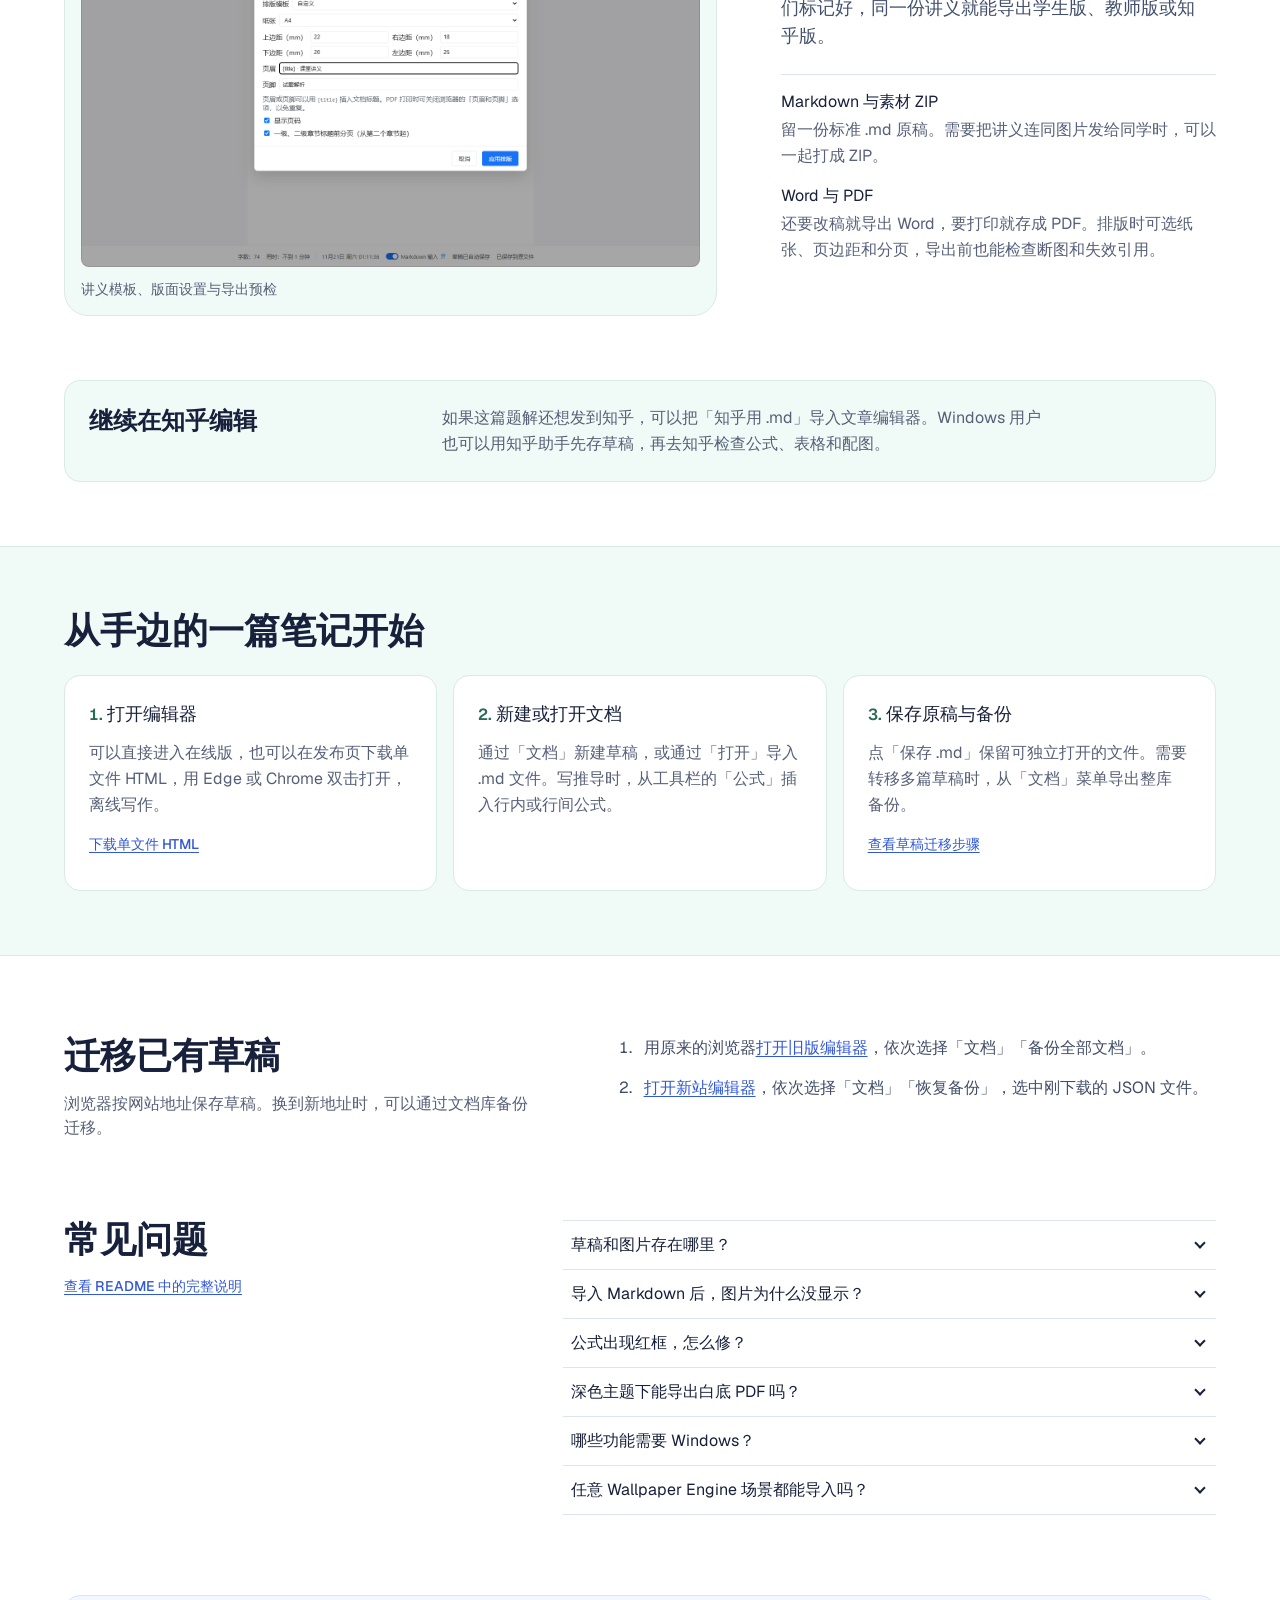
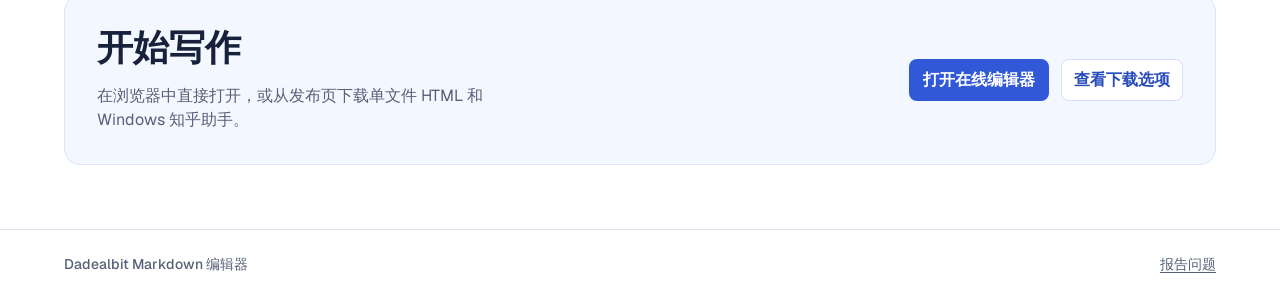
==== commit faf94000: "DadealbitMarkdown编辑器" ====
--- a/index.html
+++ b/index.html
@@ -10,7 +10,7 @@
   <meta property="og:description" content="写公式、整理笔记、排出讲义。打开浏览器即可开始。">
   <meta property="og:image" content="https://dadealbit.xyz/assets/editor-preview.png">
   <link rel="icon" href="./assets/mark.webp" type="image/webp" sizes="100x100">
-  <link rel="stylesheet" href="./assets/site.css?v=3">
+  <link rel="stylesheet" href="./assets/site.css?v=5">
   <script src="./assets/pointer.js" defer></script>
   <script src="./assets/site.js?v=3" defer></script>
   <script src="./assets/spine-preview.js?v=2" defer></script>
@@ -39,7 +39,12 @@
         <div class="hero-copy">
           <h1 class="heading-1" id="hero-title">写的时候像 Word，<br><span>存下来像 Markdown。</span></h1>
           <p class="intro body-3">用符号面板或 LaTeX 写公式，把推导和图表整理成笔记，再导出 Word 或 PDF。</p>
-          <a class="button button-md primary" href="./editor/index.html" data-open-editor>打开在线编辑器</a>
+          <div class="hero-actions">
+            <a class="button button-md primary" href="./editor/index.html" data-open-editor>打开在线编辑器</a>
+            <a class="button button-md secondary plot-home-link" href="./plot/index.html">
+              <img src="./assets/icons/sigma.svg" width="20" height="20" alt="">坐标绘图
+            </a>
+          </div>
           <div class="hero-details caption-2">
             <span>无需安装 · 草稿保存在当前浏览器</span>
             <button class="text-button" type="button" data-motion-toggle hidden>暂停动效</button>
--- a/assets/site.css
+++ b/assets/site.css
@@ -634,3 +634,7 @@
   .preview-panel { animation: none !important; }
   .button:hover, .button:active, .preview-tabs label:active { transform: none; }
 }
+
+.hero-actions { display: flex; flex-wrap: wrap; gap: .625rem; }
+.plot-home-link { gap: .375rem; }
+.plot-home-link img { display: block; flex: none; }
